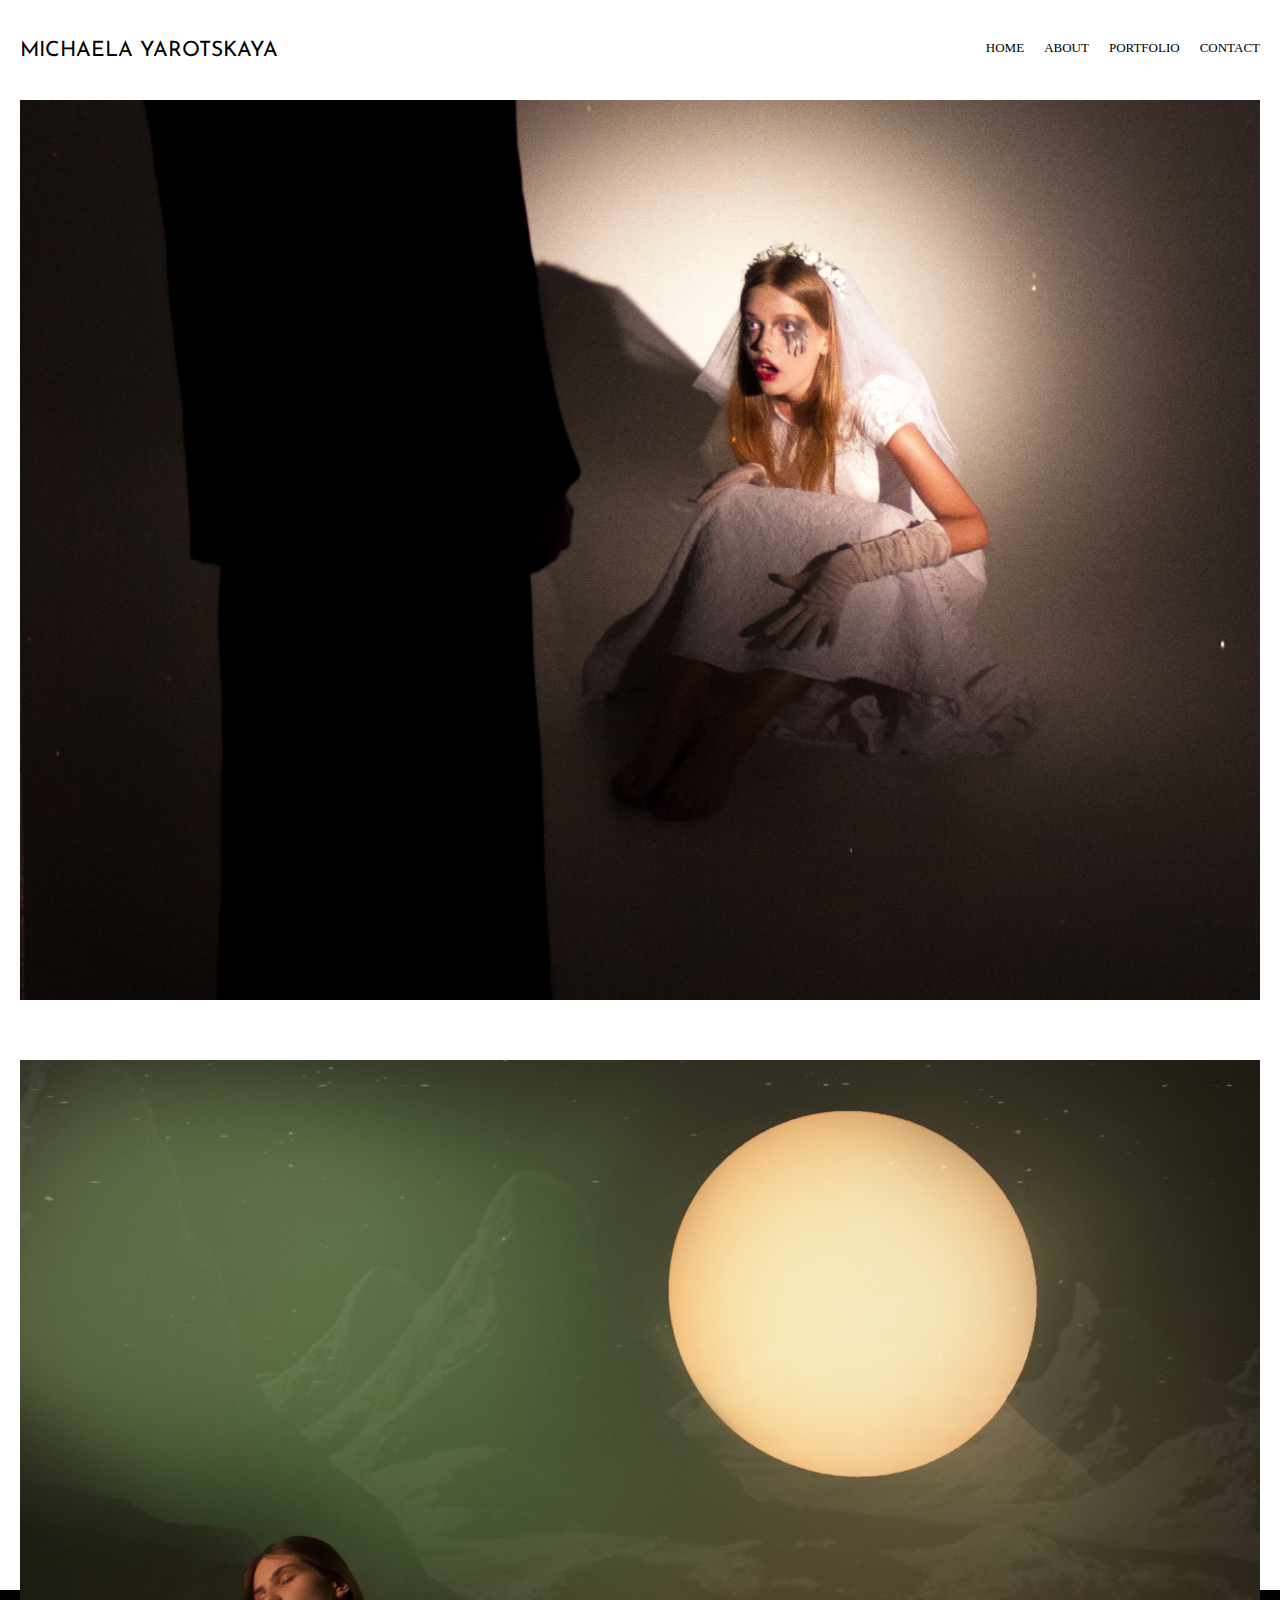
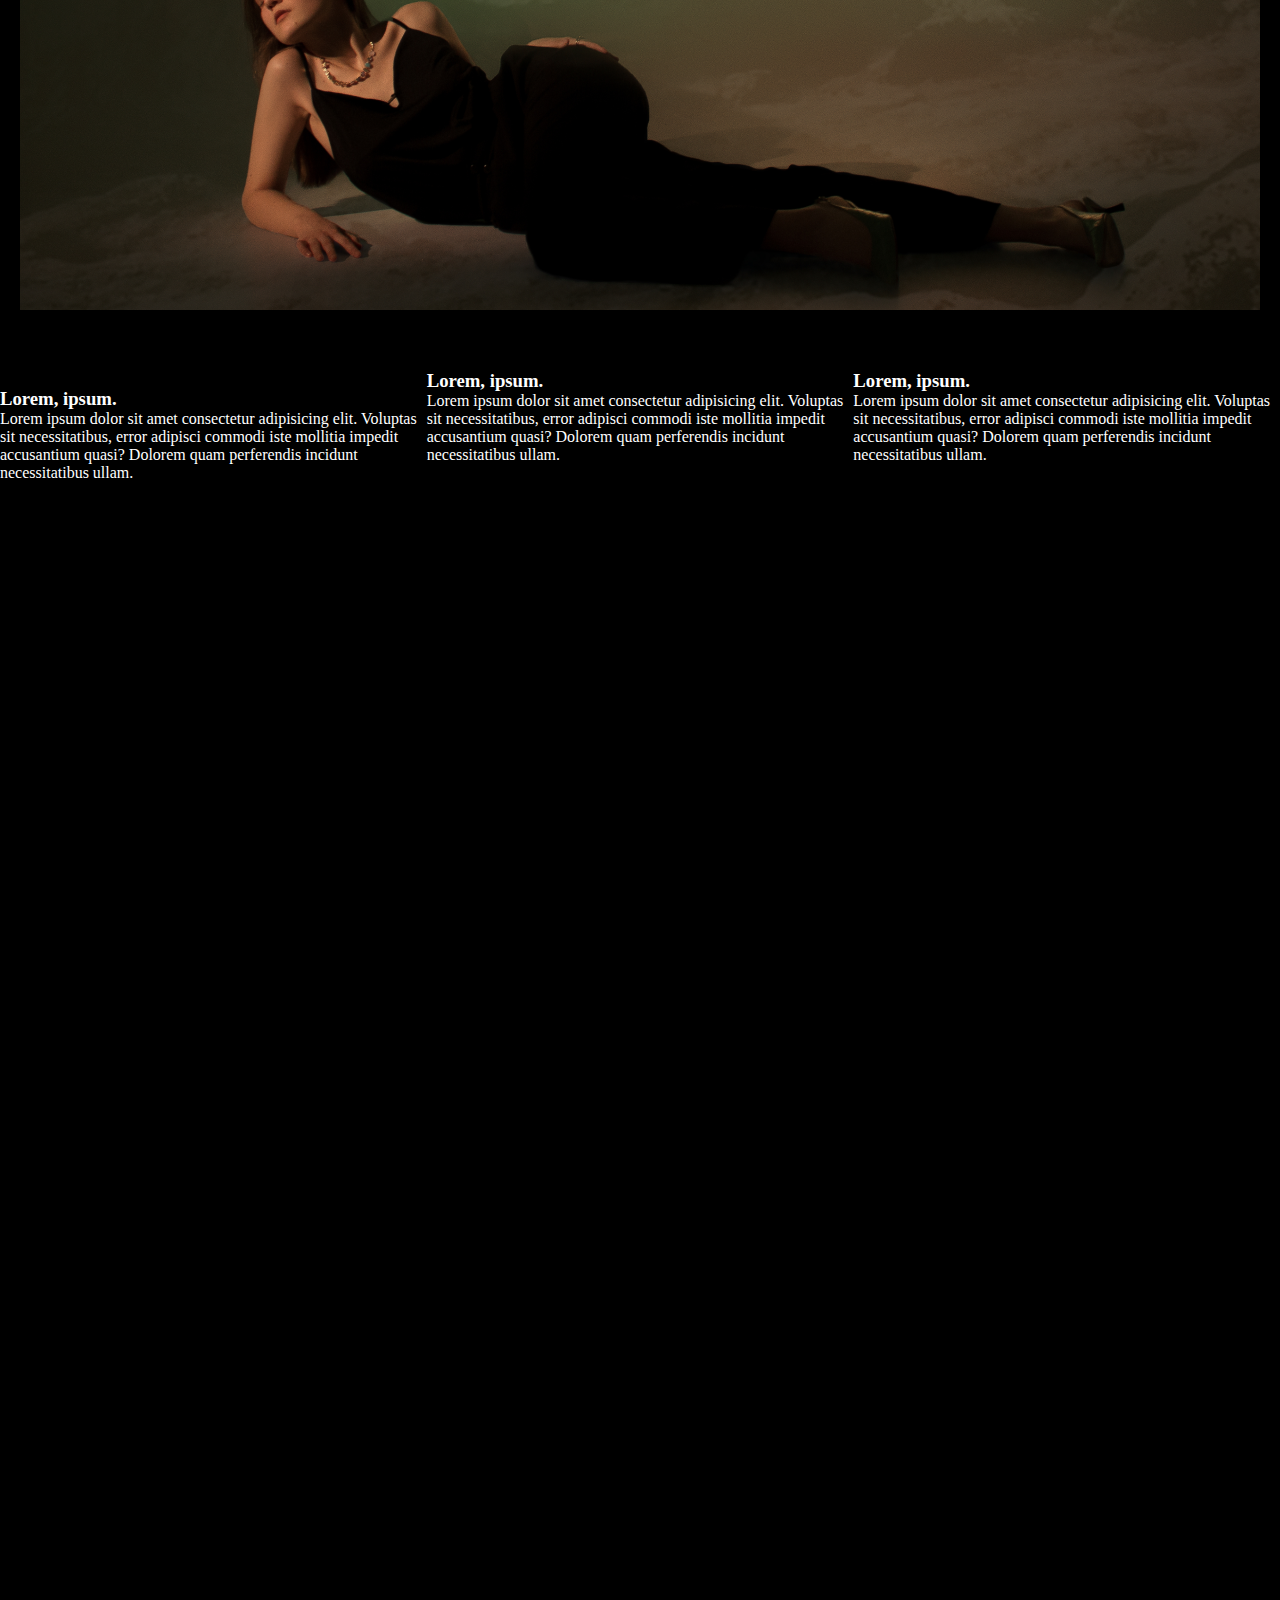
==== index.html @ e35436d2 "first commit" ====
<!DOCTYPE html>
<html lang="en">
<head>
    <meta charset="UTF-8">
    <meta http-equiv="X-UA-Compatible" content="IE=edge">
    <meta name="viewport" content="width=device-width, initial-scale=1.0">
    <link rel="stylesheet" href="style.css">
    <title>Kursach</title>
</head>
<body>
    <header>
        <nav id="nav">
            <ul class="menu">
                <li class="menu__logo">Michaela Yarotskaya</li>
                <li class="menu__item">Home</li>
                <li class="menu__item">About</li>
                <li class="menu__item">Portfolio</li>
                <li class="menu__item">Contact</li>
            </ul>
        </nav>
        <section class="slider">

        </section>
    </header>

    <main>
        <section class="section__first"></section> 
        <section class="section__text">
            <div class="section__text__item">
                <img src="" alt="">
                <h3>Lorem, ipsum.</h3>
                <p>Lorem ipsum dolor sit amet consectetur adipisicing elit. Voluptas sit necessitatibus, error adipisci commodi iste mollitia impedit accusantium quasi? Dolorem quam perferendis incidunt necessitatibus ullam.</p>
            </div>
            <div class="section__text__item">
                <h3>Lorem, ipsum.</h3>
                <p>Lorem ipsum dolor sit amet consectetur adipisicing elit. Voluptas sit necessitatibus, error adipisci commodi iste mollitia impedit accusantium quasi? Dolorem quam perferendis incidunt necessitatibus ullam.</p>
            </div>
            <div class="section__text__item">
                <h3>Lorem, ipsum.</h3>
                <p>Lorem ipsum dolor sit amet consectetur adipisicing elit. Voluptas sit necessitatibus, error adipisci commodi iste mollitia impedit accusantium quasi? Dolorem quam perferendis incidunt necessitatibus ullam.</p>
            </div>
        </section>
    </main>
    
</body>
</html>
---- style.css ----
@import url("https://fonts.googleapis.com/css2?family=Josefin+Sans&display=swap");
* {
  margin: 0;
  padding: 0;
  -webkit-box-sizing: border-box;
          box-sizing: border-box;
  font-family: 'Avenir';
}

body > header,
body > main,
body > footer {
  max-width: 1400px;
  margin: 0 auto;
}

body header {
  max-width: 1240px;
  margin: 0 auto;
}

body header nav#nav {
  height: 100px;
  text-transform: uppercase;
}

body header nav#nav ul.menu {
  list-style-type: none;
  display: -webkit-box;
  display: -ms-flexbox;
  display: flex;
  -webkit-box-orient: horizontal;
  -webkit-box-direction: normal;
      -ms-flex-direction: row;
          flex-direction: row;
  -webkit-box-pack: end;
      -ms-flex-pack: end;
          justify-content: flex-end;
  font-size: 13px;
  font-weight: 400;
  padding: 40px 0;
}

body header nav#nav ul.menu > li:first-child {
  margin-right: auto;
  font-family: 'Josefin Sans', sans-serif;
  font-size: 21px;
  font-weight: 400;
}

body header nav#nav ul.menu > li:not(:first-child) {
  padding-left: 20px;
}

body header nav#nav ul.menu > li:hover:not(:first-child) {
  color: #838383;
}

body header > section.slider {
  height: 900px;
  background: url("IMG_7241.png");
  position: relative;
  background-repeat: no-repeat;
  background-size: cover;
  background-position-y: 60%;
}

body main {
  height: 5300px;
  background: -webkit-gradient(linear, left bottom, left top, color-stop(18%, white), color-stop(18%, black), color-stop(90%, black), color-stop(90%, white));
  background: linear-gradient(0deg, white 18%, black 18%, black 90%, white 90%);
}

body main section.section__first {
  max-width: 1240px;
  margin: 60px auto;
  height: 850px;
  background: url("IMG_17001.png");
  background-repeat: no-repeat;
  background-size: cover;
}

body main section.section__text {
  max-width: 1400px;
  height: 350px;
  display: -webkit-box;
  display: -ms-flexbox;
  display: flex;
  -webkit-box-orient: horizontal;
  -webkit-box-direction: normal;
      -ms-flex-direction: row;
          flex-direction: row;
  -ms-flex-pack: distribute;
      justify-content: space-around;
  color: #fff;
}
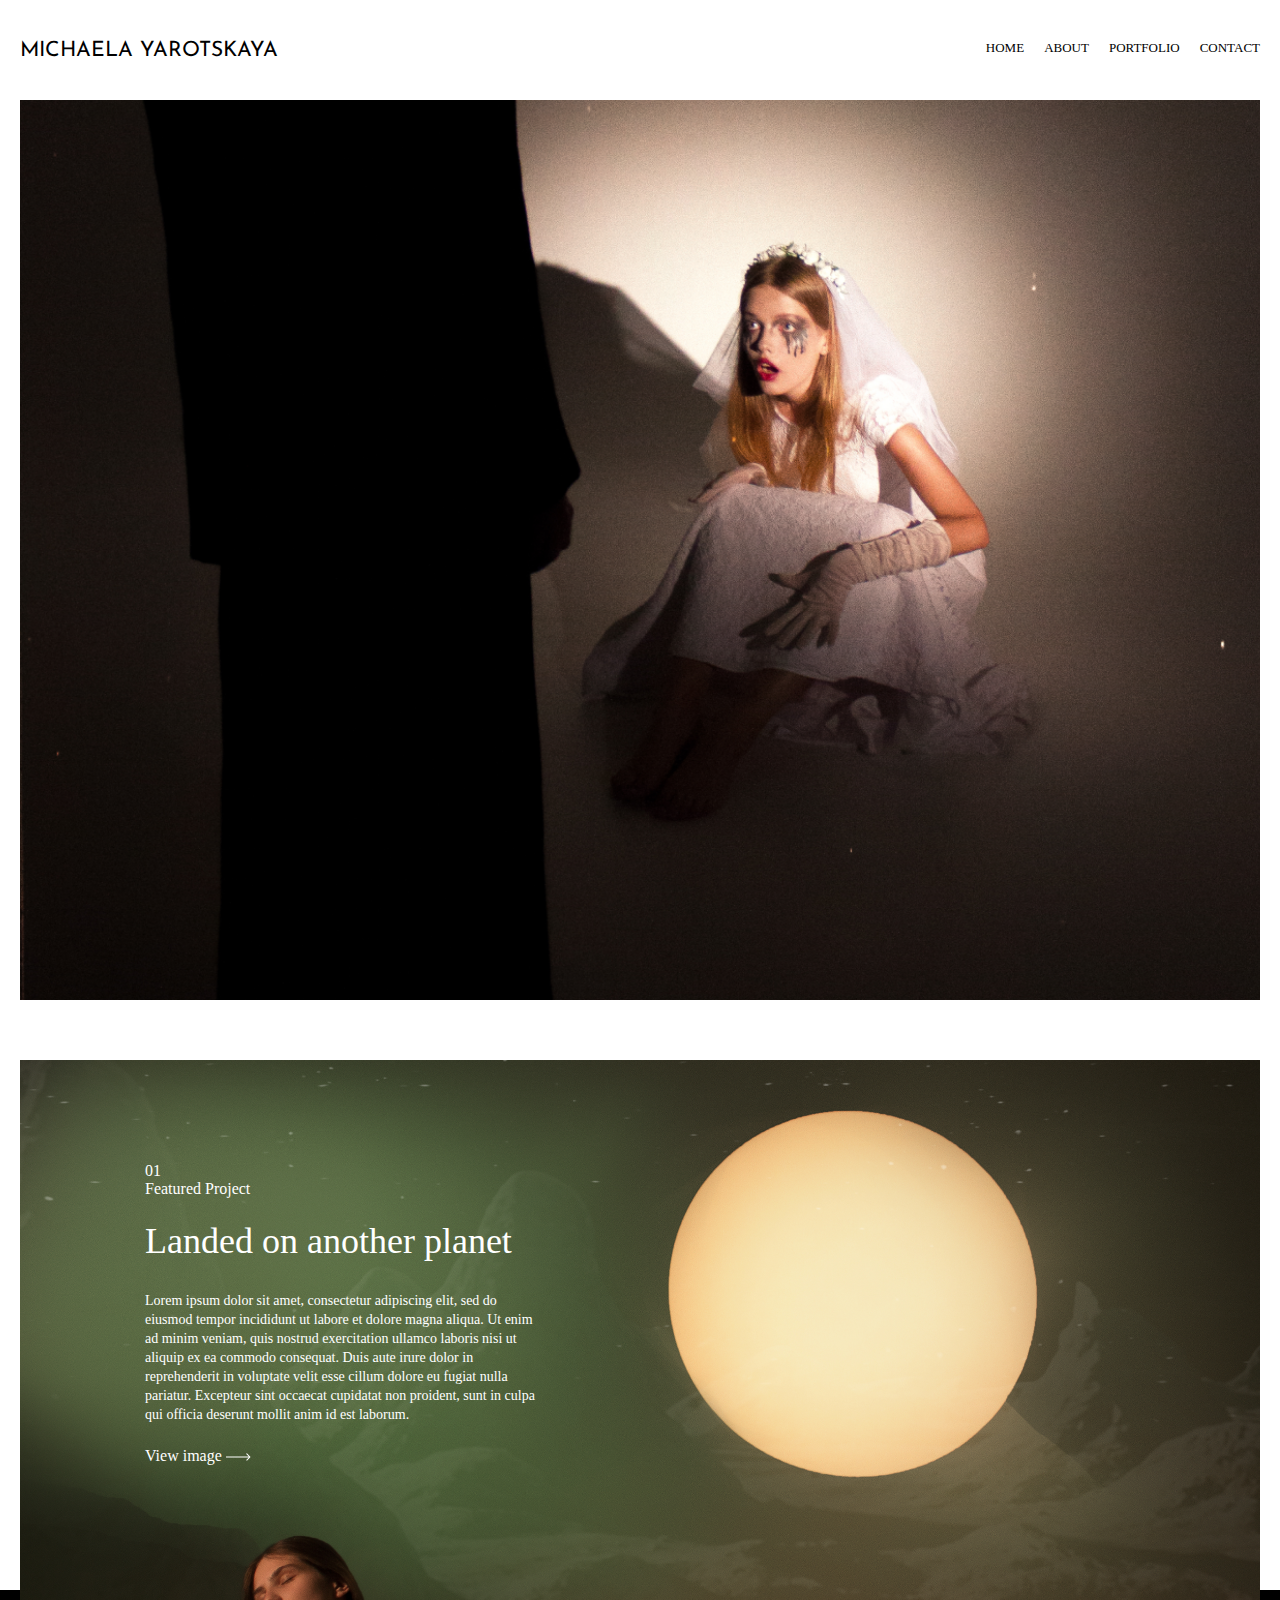
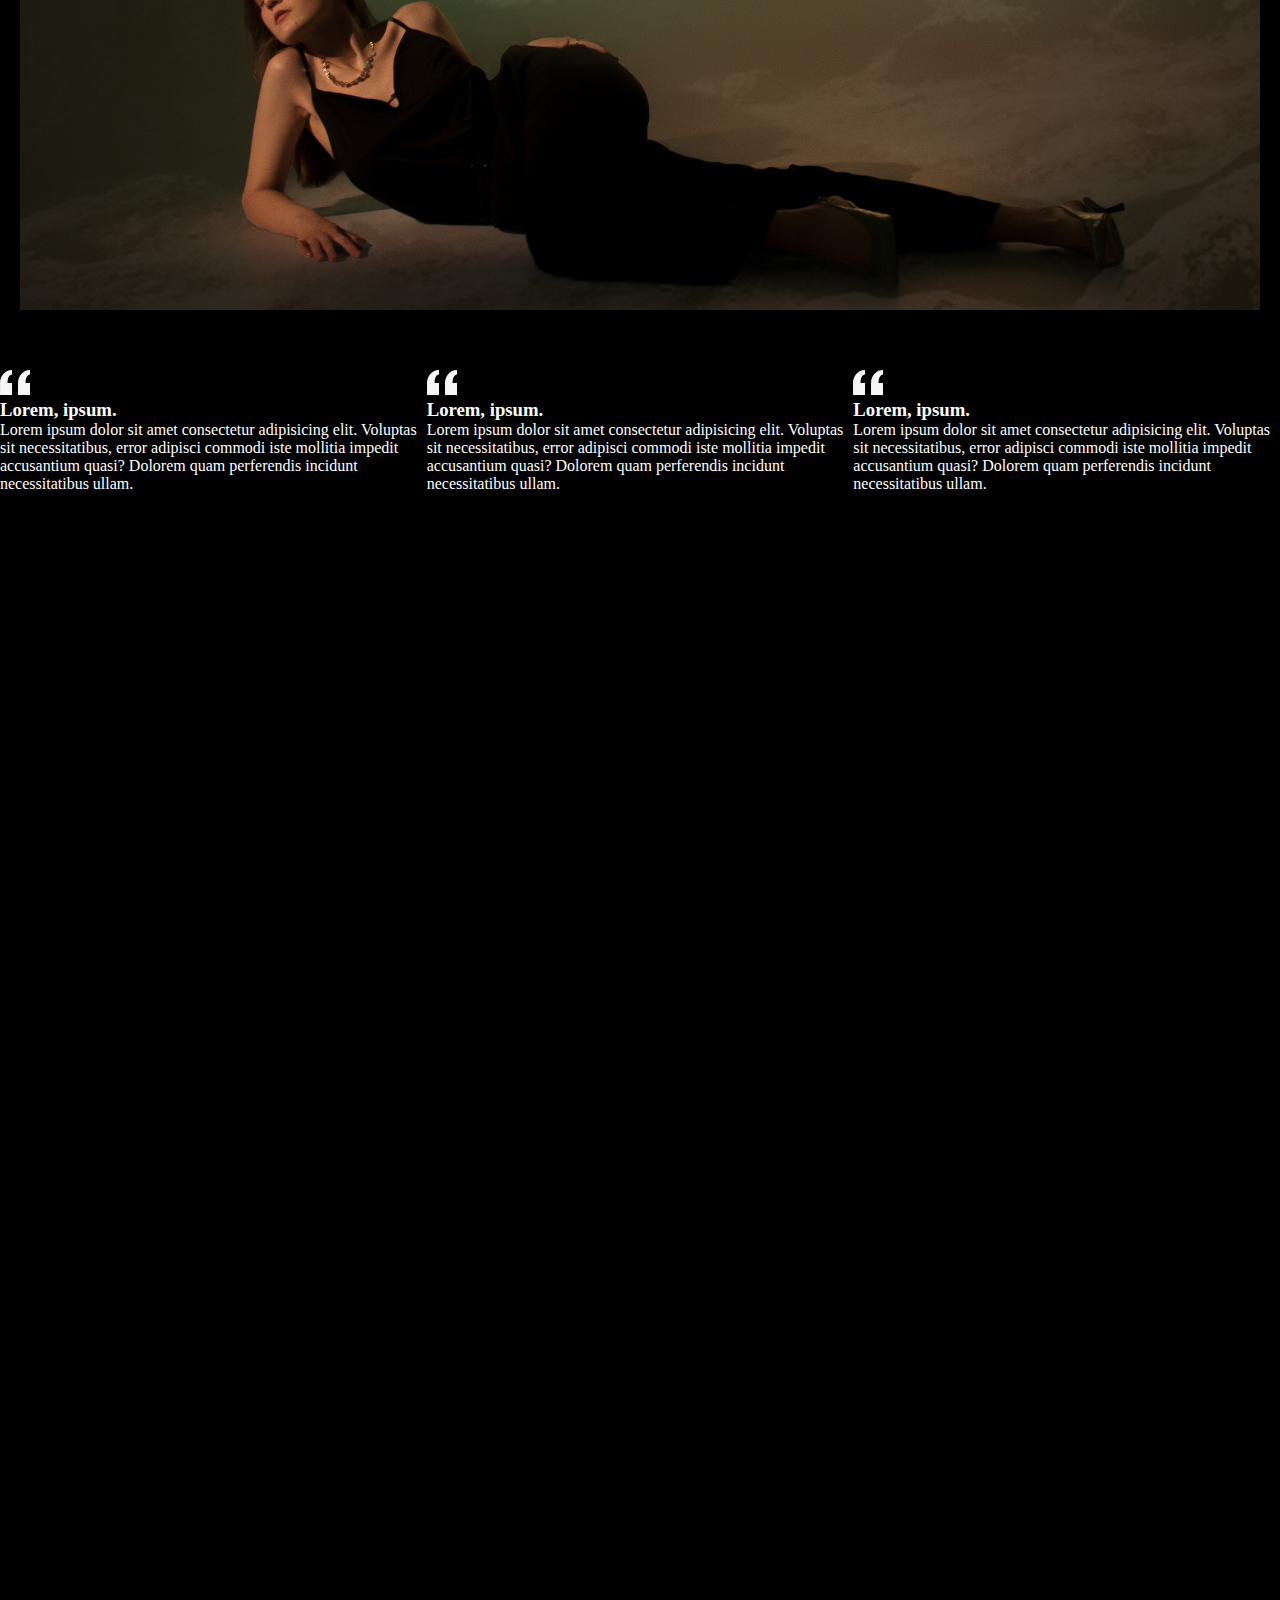
==== commit eaf33b6b: "second section" ====
--- a/index.html
+++ b/index.html
@@ -18,26 +18,42 @@
                 <li class="menu__item">Contact</li>
             </ul>
         </nav>
-        <section class="slider">
-
-        </section>
+        <section class="slider"></section>
     </header>
 
     <main>
-        <section class="section__first"></section> 
+        <section class="section__first">
+            <article class="section__article">
+                <div>
+                    01
+                </div>
+                <div>
+                    Featured Project
+                </div>
+                <h4>
+                    Landed on another planet
+                </h4>
+                <div class="section__article__pararaph">
+                    Lorem ipsum dolor sit amet, consectetur adipiscing elit, sed do eiusmod tempor incididunt ut labore et dolore magna aliqua. Ut enim ad minim veniam, quis nostrud exercitation ullamco laboris nisi ut aliquip ex ea commodo consequat. Duis aute irure dolor in reprehenderit in voluptate velit esse cillum dolore eu fugiat nulla pariatur. Excepteur sint occaecat cupidatat non proident, sunt in culpa qui officia deserunt mollit anim id est laborum.
+                </div>
+                <div class="arrow">View image <img src="Arrow.svg" alt="arrow"></div>
+            </article>
+        </section> 
         <section class="section__text">
             <div class="section__text__item">
-                <img src="" alt="">
-                <h3>Lorem, ipsum.</h3>
-                <p>Lorem ipsum dolor sit amet consectetur adipisicing elit. Voluptas sit necessitatibus, error adipisci commodi iste mollitia impedit accusantium quasi? Dolorem quam perferendis incidunt necessitatibus ullam.</p>
+                <img class="section__text__item" src="quote.svg" alt="quote">
+                <h3 class="section__text__header">Lorem, ipsum.</h3>
+                <p class="section__text__paragraph">Lorem ipsum dolor sit amet consectetur adipisicing elit. Voluptas sit necessitatibus, error adipisci commodi iste mollitia impedit accusantium quasi? Dolorem quam perferendis incidunt necessitatibus ullam.</p>
             </div>
             <div class="section__text__item">
-                <h3>Lorem, ipsum.</h3>
-                <p>Lorem ipsum dolor sit amet consectetur adipisicing elit. Voluptas sit necessitatibus, error adipisci commodi iste mollitia impedit accusantium quasi? Dolorem quam perferendis incidunt necessitatibus ullam.</p>
+                <img class="section__text__item" src="quote.svg" alt="quote">
+                <h3 class="section__text__header">Lorem, ipsum.</h3>
+                <p class="section__text__paragraph">Lorem ipsum dolor sit amet consectetur adipisicing elit. Voluptas sit necessitatibus, error adipisci commodi iste mollitia impedit accusantium quasi? Dolorem quam perferendis incidunt necessitatibus ullam.</p>
             </div>
             <div class="section__text__item">
-                <h3>Lorem, ipsum.</h3>
-                <p>Lorem ipsum dolor sit amet consectetur adipisicing elit. Voluptas sit necessitatibus, error adipisci commodi iste mollitia impedit accusantium quasi? Dolorem quam perferendis incidunt necessitatibus ullam.</p>
+                <img class="section__text__item" src="quote.svg" alt="quote">
+                <h3 class="section__text__header">Lorem, ipsum.</h3>
+                <p class="section__text__paragraph">Lorem ipsum dolor sit amet consectetur adipisicing elit. Voluptas sit necessitatibus, error adipisci commodi iste mollitia impedit accusantium quasi? Dolorem quam perferendis incidunt necessitatibus ullam.</p>
             </div>
         </section>
     </main>
--- a/style.css
+++ b/style.css
@@ -66,6 +66,7 @@
 }
 
 body main {
+  max-width: 100%;
   height: 5300px;
   background: -webkit-gradient(linear, left bottom, left top, color-stop(18%, white), color-stop(18%, black), color-stop(90%, black), color-stop(90%, white));
   background: linear-gradient(0deg, white 18%, black 18%, black 90%, white 90%);
@@ -78,6 +79,42 @@
   background: url("IMG_17001.png");
   background-repeat: no-repeat;
   background-size: cover;
+  padding: 79px 715px 500px 125px;
+}
+
+body main section.section__first:hover {
+  -webkit-transform: scale(1.009);
+          transform: scale(1.009);
+  -webkit-box-shadow: 0 0px 30px 2px rgba(0, 0, 0, 0.2);
+          box-shadow: 0 0px 30px 2px rgba(0, 0, 0, 0.2);
+  -webkit-transition: 0.3s ease-in-out;
+  transition: 0.3s ease-in-out;
+}
+
+body main section.section__first article.section__article {
+  color: #fff;
+}
+
+body main section.section__first article.section__article h4 {
+  font-size: 36px;
+  font-weight: 400;
+  line-height: 46px;
+  width: 430px;
+  height: 50px;
+  margin-top: 20px;
+}
+
+body main section.section__first article.section__article > div {
+  font-size: 16px;
+}
+
+body main section.section__first article.section__article > div:not(:nth-child(2)) {
+  margin-top: 23px;
+}
+
+body main section.section__first article.section__article > div.section__article__pararaph {
+  font-size: 14px;
+  line-height: 19px;
 }
 
 body main section.section__text {
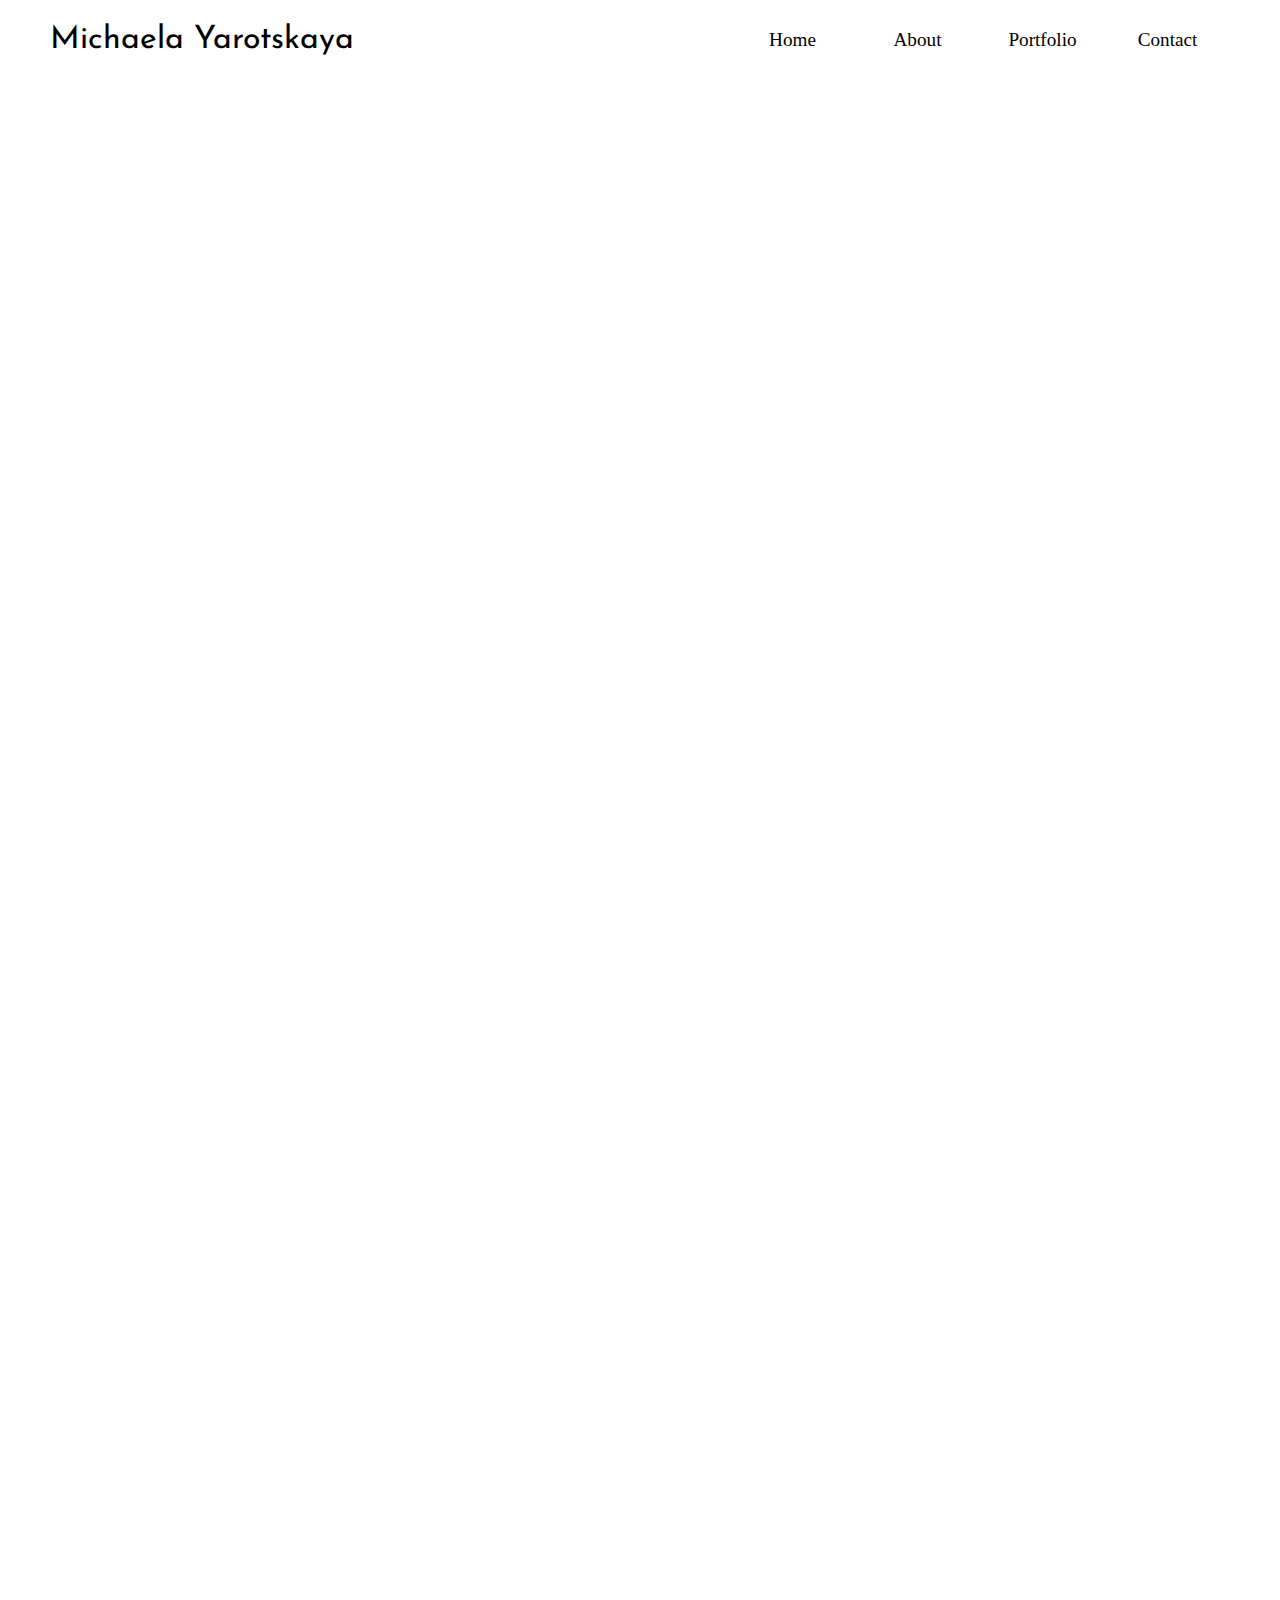
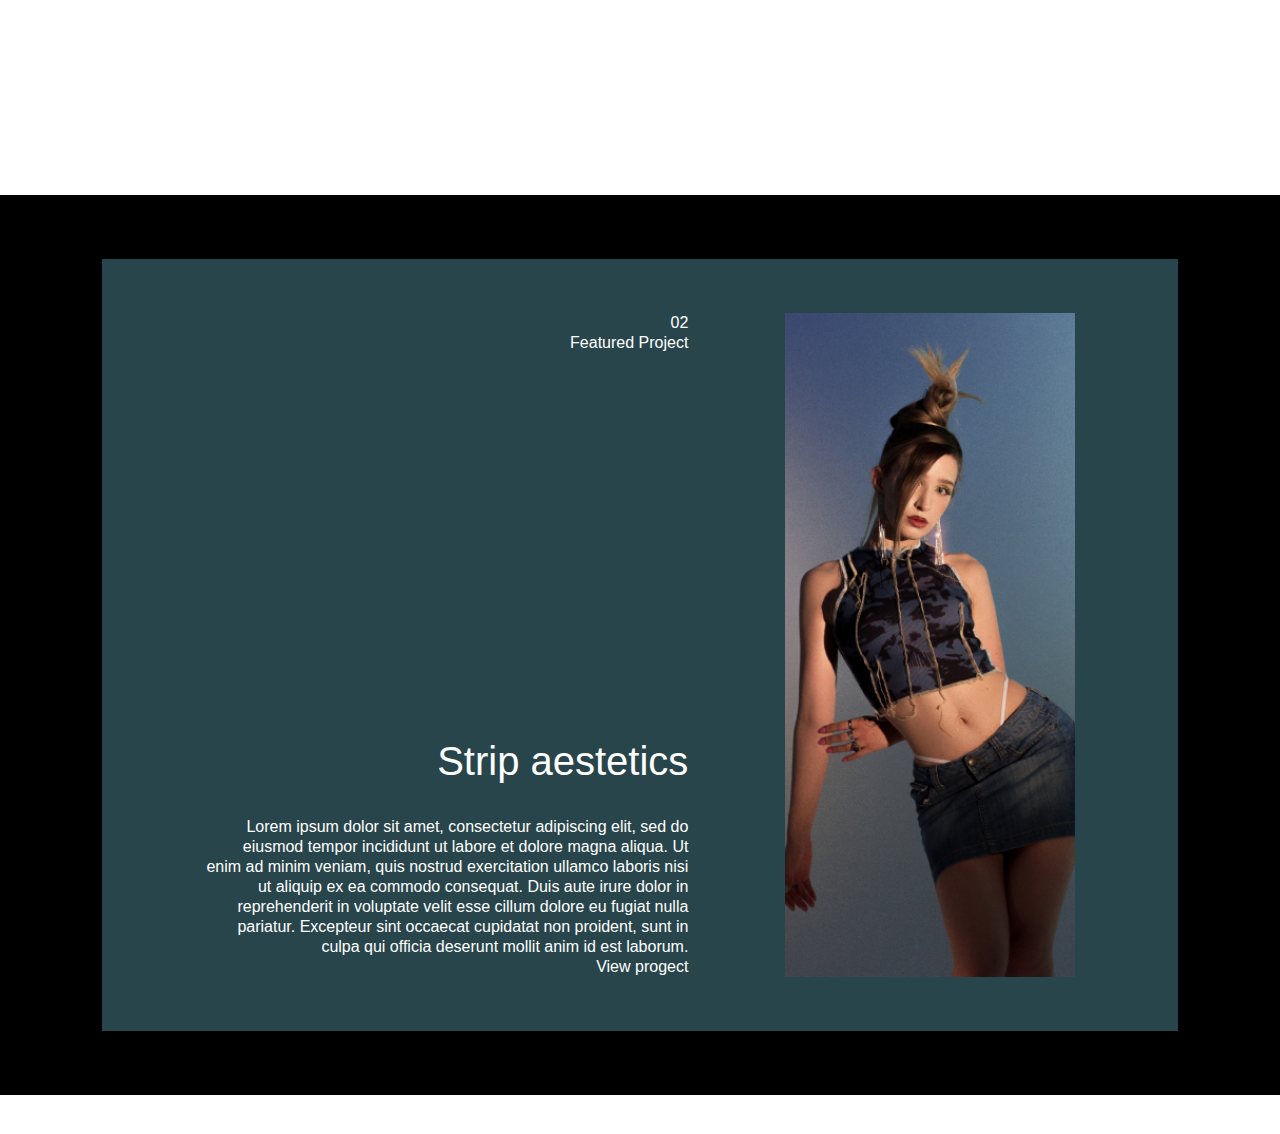
==== commit 17ac4828: "second section" ====
--- a/index.html
+++ b/index.html
@@ -5,58 +5,125 @@
     <meta http-equiv="X-UA-Compatible" content="IE=edge">
     <meta name="viewport" content="width=device-width, initial-scale=1.0">
     <link rel="stylesheet" href="style.css">
-    <title>Kursach</title>
+    <link rel="shortcut icon" href="logo.png" type="image/x-icon">
+    <link rel="preconnect" href="https://fonts.googleapis.com">
+    <link rel="preconnect" href="https://fonts.gstatic.com" crossorigin>
+    <link href="https://fonts.googleapis.com/css2?family=Josefin+Sans&display=swap" rel="stylesheet">
+    <link rel="preconnect" href="https://fonts.googleapis.com">
+    <script src="https://kit.fontawesome.com/ba50963cfa.js" crossorigin="anonymous"></script>
+    <title>Course</title>
 </head>
 <body>
     <header>
-        <nav id="nav">
-            <ul class="menu">
-                <li class="menu__logo">Michaela Yarotskaya</li>
-                <li class="menu__item">Home</li>
-                <li class="menu__item">About</li>
-                <li class="menu__item">Portfolio</li>
-                <li class="menu__item">Contact</li>
-            </ul>
+        <nav class="navbar">
+            <div class="navbar__container">
+                <a href="#home" id="navbar__logo">Michaela Yarotskaya</a>
+                <div class="navbar__toggle" id="mobile-menu">
+                    <span class="bar"></span>
+                    <span class="bar"></span>
+                    <span class="bar"></span>
+                </div>
+                <ul class="navbar__menu">
+                    <li class="navbar__item">
+                        <a href="#" class="navbar__links" id="home-page">Home</a>
+                    </li>
+                    <li class="navbar__item">
+                        <a href="/about/index.html" class="navbar__links" id="about-page">About</a>
+                    </li>
+                    <li class="navbar__item">
+                        <a href="#" class="navbar__links" id="portfolio-page">Portfolio</a>
+                    </li>
+                    <li class="navbar__item">
+                        <a href="#" class="navbar__links" id="contact-page">Contact</a>
+                    </li>
+                </ul>
+            </div>
         </nav>
-        <section class="slider"></section>
+
+        <div class="slider">
+                <div class="slides">
+                    <input type="radio" name="radio-btn" id="radio1">
+                    <input type="radio" name="radio-btn" id="radio2">
+                    <input type="radio" name="radio-btn" id="radio3">
+                    <input type="radio" name="radio-btn" id="radio4">
+
+                    <div class="slide first">
+                        <img src="images/1.jpg" alt="">
+                    </div>
+                    <div class="slide">
+                        <img src="images/2.jpg" alt="">
+                    </div>
+                    <div class="slide">
+                        <img src="images/3.jpg" alt="">
+                    </div>
+                    <div class="slide">
+                        <img src="images/4.jpg" alt="">
+                    </div> -->
+
+                    <!-- automatic navigation start -->
+                    <div class="navigation-auto">
+                        <div class="auto-btn1"></div>
+                        <div class="auto-btn2"></div>
+                        <div class="auto-btn3"></div>
+                        <div class="auto-btn4"></div>
+                    </div>
+                </div>
+                <!-- manual navigation start -->
+                <div class="navigation-manual">
+                    <label for="radio1" class="manual-btn"></label>
+                    <label for="radio2" class="manual-btn"></label>
+                    <label for="radio3" class="manual-btn"></label>
+                    <label for="radio4" class="manual-btn"></label>
+                </div>
+            </div>
     </header>
 
     <main>
-        <section class="section__first">
-            <article class="section__article">
-                <div>
-                    01
-                </div>
-                <div>
-                    Featured Project
-                </div>
-                <h4>
+        <section class="first" id="first">
+            <div class="first__content">
+                <span>01</span>
+                <span>Featured Project</span>
+                <h3>
                     Landed on another planet
-                </h4>
-                <div class="section__article__pararaph">
-                    Lorem ipsum dolor sit amet, consectetur adipiscing elit, sed do eiusmod tempor incididunt ut labore et dolore magna aliqua. Ut enim ad minim veniam, quis nostrud exercitation ullamco laboris nisi ut aliquip ex ea commodo consequat. Duis aute irure dolor in reprehenderit in voluptate velit esse cillum dolore eu fugiat nulla pariatur. Excepteur sint occaecat cupidatat non proident, sunt in culpa qui officia deserunt mollit anim id est laborum.
-                </div>
-                <div class="arrow">View image <img src="Arrow.svg" alt="arrow"></div>
-            </article>
-        </section> 
-        <section class="section__text">
-            <div class="section__text__item">
-                <img class="section__text__item" src="quote.svg" alt="quote">
-                <h3 class="section__text__header">Lorem, ipsum.</h3>
-                <p class="section__text__paragraph">Lorem ipsum dolor sit amet consectetur adipisicing elit. Voluptas sit necessitatibus, error adipisci commodi iste mollitia impedit accusantium quasi? Dolorem quam perferendis incidunt necessitatibus ullam.</p>
-            </div>
-            <div class="section__text__item">
-                <img class="section__text__item" src="quote.svg" alt="quote">
-                <h3 class="section__text__header">Lorem, ipsum.</h3>
-                <p class="section__text__paragraph">Lorem ipsum dolor sit amet consectetur adipisicing elit. Voluptas sit necessitatibus, error adipisci commodi iste mollitia impedit accusantium quasi? Dolorem quam perferendis incidunt necessitatibus ullam.</p>
-            </div>
-            <div class="section__text__item">
-                <img class="section__text__item" src="quote.svg" alt="quote">
-                <h3 class="section__text__header">Lorem, ipsum.</h3>
-                <p class="section__text__paragraph">Lorem ipsum dolor sit amet consectetur adipisicing elit. Voluptas sit necessitatibus, error adipisci commodi iste mollitia impedit accusantium quasi? Dolorem quam perferendis incidunt necessitatibus ullam.</p>
+                </h3>
+                <span>Lorem ipsum dolor sit amet, consectetur adipiscing elit, sed do eiusmod tempor incididunt ut labore et dolore magna aliqua. Ut enim ad minim veniam, quis nostrud exercitation ullamco laboris nisi ut aliquip ex ea commodo consequat. Duis aute irure dolor in reprehenderit in voluptate velit esse cillum dolore eu fugiat nulla pariatur. Excepteur sint occaecat cupidatat non proident, sunt in culpa qui officia deserunt mollit anim id est laborum.</span>
+                <span>View progect</span>
             </div>
         </section>
+
+        <section class="second" id="second">
+            <div class="text__content">
+                <div class="item"></div>
+                <div class="item"></div>
+                <div class="item"></div>
+            </div>
+        </section>
+
+        <section class="third" id="third">
+            <div class="third__content">
+                <div class="text">
+                    <div class="text__top">
+                        <span>02</span>
+                    <span>Featured Project</span>
+                    </div>
+
+                    <div class="text__bototom">
+                        <h3>Strip aestetics</h3>
+                        <span>Lorem ipsum dolor sit amet, consectetur adipiscing elit, sed do eiusmod tempor incididunt ut labore et dolore magna aliqua. Ut enim ad minim veniam, quis nostrud exercitation ullamco laboris nisi ut aliquip ex ea commodo consequat. Duis aute irure dolor in reprehenderit in voluptate velit esse cillum dolore eu fugiat nulla pariatur. Excepteur sint occaecat cupidatat non proident, sunt in culpa qui officia deserunt mollit anim id est laborum.</span>
+                        <span>View progect</span>  
+                    </div>
+                    
+                </div>
+                <div class="img">
+                    <!-- <img src="images/mainpage/2.jpg" alt=""> -->
+                </div>
+            </div>
+        </section>
+
+        
     </main>
-    
+     
+
+    <script src="script.js"></script>
 </body>
 </html>--- a/style.css
+++ b/style.css
@@ -1,125 +1,290 @@
-@import url("https://fonts.googleapis.com/css2?family=Josefin+Sans&display=swap");
 * {
+  -webkit-box-sizing: border-box;
+          box-sizing: border-box;
   margin: 0;
   padding: 0;
-  -webkit-box-sizing: border-box;
-          box-sizing: border-box;
   font-family: 'Avenir';
-}
-
-body > header,
-body > main,
-body > footer {
-  max-width: 1400px;
-  margin: 0 auto;
-}
-
-body header {
-  max-width: 1240px;
-  margin: 0 auto;
-}
-
-body header nav#nav {
-  height: 100px;
-  text-transform: uppercase;
-}
-
-body header nav#nav ul.menu {
-  list-style-type: none;
-  display: -webkit-box;
-  display: -ms-flexbox;
-  display: flex;
-  -webkit-box-orient: horizontal;
+  scroll-behavior: smooth;
+}
+
+@media only screen and (max-width: 980px) {
+  .slider {
+    display: none;
+  }
+  html {
+    font-size: 15px;
+  }
+  html .third#third .third__content {
+    width: 100%;
+    height: 100%;
+    display: -webkit-box;
+    display: -ms-flexbox;
+    display: flex;
+    -webkit-box-orient: vertical;
+    -webkit-box-direction: normal;
+        -ms-flex-direction: column;
+            flex-direction: column;
+    -ms-flex-pack: distribute;
+        justify-content: space-around;
+    -webkit-box-align: center;
+        -ms-flex-align: center;
+            align-items: center;
+    -ms-flex-wrap: no-wrap;
+        flex-wrap: no-wrap;
+    background-color: #28454B;
+  }
+  html .third#third .third__content .text {
+    width: 100%;
+    height: 100%;
+    display: -webkit-box;
+    display: -ms-flexbox;
+    display: flex;
+    -webkit-box-orient: vertical;
+    -webkit-box-direction: normal;
+        -ms-flex-direction: column;
+            flex-direction: column;
+    -webkit-box-pack: justify;
+        -ms-flex-pack: justify;
+            justify-content: space-between;
+  }
+  html .third#third .third__content .img {
+    background: url("/images/mainpage/2.jpg");
+    width: 100%;
+    height: 100%;
+    background-position: center;
+    background-size: contain;
+    background-repeat: no-repeat;
+  }
+  .navbar__container {
+    display: -webkit-box;
+    display: -ms-flexbox;
+    display: flex;
+    -webkit-box-pack: justify;
+        -ms-flex-pack: justify;
+            justify-content: space-between;
+    height: 80px;
+    z-index: 1;
+    width: 100%;
+    max-width: 1300px;
+    padding: 0;
+  }
+  .navbar__menu {
+    display: -webkit-box;
+    display: -ms-flexbox;
+    display: flex;
+    -webkit-box-orient: vertical;
+    -webkit-box-direction: normal;
+        -ms-flex-direction: column;
+            flex-direction: column;
+    -webkit-box-pack: center;
+        -ms-flex-pack: center;
+            justify-content: center;
+    -webkit-box-align: center;
+        -ms-flex-align: center;
+            align-items: center;
+    margin: 0;
+    width: 100%;
+    position: absolute;
+    top: -1000px;
+    opacity: 1;
+    -webkit-transition: all 0.5s ease;
+    transition: all 0.5s ease;
+    z-index: -1;
+    background-color: white;
+    font-family: 'Avenir';
+  }
+  .navbar__menu.active {
+    background: white;
+    top: 100%;
+    opacity: 1;
+    -webkit-transition: all 0.5s;
+    transition: all 0.5s;
+    z-index: 99;
+    height: 50vh;
+    font-size: 1.6rem;
+  }
+  .navbar__toggle .bar {
+    width: 25px;
+    height: 3px;
+    margin: 5px auto;
+    -webkit-transition: all 0.3s ease-in-out;
+    transition: all 0.3s ease-in-out;
+    background-color: black;
+  }
+  .navbar__item {
+    width: 100%;
+    text-align: center;
+  }
+  .navbar__links {
+    text-align: center;
+    padding: 2rem;
+    width: 100%;
+    display: table;
+    margin: 0 auto;
+  }
+  #mobile-menu {
+    position: absolute;
+    top: 20%;
+    right: 5%;
+    -webkit-transform: translate(5%, 20%);
+            transform: translate(5%, 20%);
+  }
+  .navbar__toggle .bar {
+    display: block;
+    cursor: pointer;
+  }
+  #mobile-menu.is-active .bar:nth-child(2) {
+    opacity: 0;
+  }
+  #mobile-menu.is-active .bar:nth-child(1) {
+    -webkit-transform: translateY(8px) rotate(45deg);
+            transform: translateY(8px) rotate(45deg);
+  }
+  #mobile-menu.is-active .bar:nth-child(3) {
+    -webkit-transform: translateY(-8px) rotate(-45deg);
+            transform: translateY(-8px) rotate(-45deg);
+  }
+}
+
+@media only screen and (max-width: 770px) {
+  html {
+    font-size: 15px;
+  }
+  html .third#third .third__content {
+    width: 100%;
+    height: 100%;
+    display: -webkit-box;
+    display: -ms-flexbox;
+    display: flex;
+    -webkit-box-orient: vertical;
+    -webkit-box-direction: normal;
+        -ms-flex-direction: column;
+            flex-direction: column;
+    -ms-flex-pack: distribute;
+        justify-content: space-around;
+    -webkit-box-align: center;
+        -ms-flex-align: center;
+            align-items: center;
+    -ms-flex-wrap: no-wrap;
+        flex-wrap: no-wrap;
+    background-color: #28454B;
+  }
+  html .third#third .third__content .text {
+    width: 100%;
+    height: 100%;
+    display: -webkit-box;
+    display: -ms-flexbox;
+    display: flex;
+    -webkit-box-orient: vertical;
+    -webkit-box-direction: normal;
+        -ms-flex-direction: column;
+            flex-direction: column;
+    -webkit-box-pack: justify;
+        -ms-flex-pack: justify;
+            justify-content: space-between;
+  }
+  html .third#third .third__content .img {
+    background: url("/images/mainpage/2.jpg");
+    width: 50%;
+    height: 100%;
+    background-position: center;
+    background-size: contain;
+    background-repeat: no-repeat;
+  }
+}
+
+html {
+  width: 100%;
+}
+
+html header {
+  width: 100%;
+  overflow-x: hidden;
+}
+
+html body {
+  margin: 0;
+  padding: 0;
+  height: 120vh;
+}
+
+html body main {
+  display: -webkit-box;
+  display: -ms-flexbox;
+  display: flex;
+  -webkit-box-orient: vertical;
   -webkit-box-direction: normal;
-      -ms-flex-direction: row;
-          flex-direction: row;
-  -webkit-box-pack: end;
-      -ms-flex-pack: end;
-          justify-content: flex-end;
-  font-size: 13px;
+      -ms-flex-direction: column;
+          flex-direction: column;
+  -webkit-box-pack: center;
+      -ms-flex-pack: center;
+          justify-content: center;
+  -webkit-box-align: center;
+      -ms-flex-align: center;
+          align-items: center;
+}
+
+html body main .first {
+  width: 100%;
+  height: 100vh;
+  background-color: #fff;
+  padding: 5vw 8vw;
+  margin: 3vw 0;
+}
+
+html body main .first .first__content {
+  padding: 10vw;
+  background: url("images/5.jpg");
+  width: 100%;
+  height: 100%;
+  background-position: bottom;
+  background-size: cover;
+  display: -webkit-box;
+  display: -ms-flexbox;
+  display: flex;
+  -webkit-box-orient: vertical;
+  -webkit-box-direction: normal;
+      -ms-flex-direction: column;
+          flex-direction: column;
+}
+
+html body main .first .first__content span {
+  display: block;
+  text-align: left;
+  color: #fff;
+  font-size: 16px;
   font-weight: 400;
-  padding: 40px 0;
-}
-
-body header nav#nav ul.menu > li:first-child {
-  margin-right: auto;
-  font-family: 'Josefin Sans', sans-serif;
-  font-size: 21px;
+  font-family: 'Avenir', sans-serif;
+  text-transform: none;
+  line-height: 20px;
+  font-style: normal;
+  width: 100%;
+}
+
+html body main .first .first__content h3 {
+  text-align: left;
+  color: #fff;
+  font-size: 40px;
   font-weight: 400;
-}
-
-body header nav#nav ul.menu > li:not(:first-child) {
-  padding-left: 20px;
-}
-
-body header nav#nav ul.menu > li:hover:not(:first-child) {
-  color: #838383;
-}
-
-body header > section.slider {
-  height: 900px;
-  background: url("IMG_7241.png");
-  position: relative;
-  background-repeat: no-repeat;
-  background-size: cover;
-  background-position-y: 60%;
-}
-
-body main {
-  max-width: 100%;
-  height: 5300px;
-  background: -webkit-gradient(linear, left bottom, left top, color-stop(18%, white), color-stop(18%, black), color-stop(90%, black), color-stop(90%, white));
-  background: linear-gradient(0deg, white 18%, black 18%, black 90%, white 90%);
-}
-
-body main section.section__first {
-  max-width: 1240px;
-  margin: 60px auto;
-  height: 850px;
-  background: url("IMG_17001.png");
-  background-repeat: no-repeat;
-  background-size: cover;
-  padding: 79px 715px 500px 125px;
-}
-
-body main section.section__first:hover {
-  -webkit-transform: scale(1.009);
-          transform: scale(1.009);
-  -webkit-box-shadow: 0 0px 30px 2px rgba(0, 0, 0, 0.2);
-          box-shadow: 0 0px 30px 2px rgba(0, 0, 0, 0.2);
-  -webkit-transition: 0.3s ease-in-out;
-  transition: 0.3s ease-in-out;
-}
-
-body main section.section__first article.section__article {
-  color: #fff;
-}
-
-body main section.section__first article.section__article h4 {
-  font-size: 36px;
-  font-weight: 400;
-  line-height: 46px;
-  width: 430px;
-  height: 50px;
-  margin-top: 20px;
-}
-
-body main section.section__first article.section__article > div {
-  font-size: 16px;
-}
-
-body main section.section__first article.section__article > div:not(:nth-child(2)) {
-  margin-top: 23px;
-}
-
-body main section.section__first article.section__article > div.section__article__pararaph {
-  font-size: 14px;
-  line-height: 19px;
-}
-
-body main section.section__text {
-  max-width: 1400px;
-  height: 350px;
+  font-family: 'Avenir', sans-serif;
+  text-transform: none;
+  line-height: 47px;
+  font-style: normal;
+  margin: 1rem 0 2rem;
+}
+
+html body main .third {
+  width: 100%;
+  height: 100vh;
+  background-color: #000;
+  padding: 5vw 8vw;
+  margin: 3vw 0;
+}
+
+html body main .third .third__content {
+  padding: 5%;
+  width: 100%;
+  height: 100%;
   display: -webkit-box;
   display: -ms-flexbox;
   display: flex;
@@ -129,5 +294,262 @@
           flex-direction: row;
   -ms-flex-pack: distribute;
       justify-content: space-around;
+  -webkit-box-align: center;
+      -ms-flex-align: center;
+          align-items: center;
+  background-color: #28454B;
+}
+
+html body main .third .third__content .text {
+  width: 50%;
+  height: 100%;
+  display: -webkit-box;
+  display: -ms-flexbox;
+  display: flex;
+  -webkit-box-orient: vertical;
+  -webkit-box-direction: normal;
+      -ms-flex-direction: column;
+          flex-direction: column;
+  -webkit-box-pack: justify;
+      -ms-flex-pack: justify;
+          justify-content: space-between;
+}
+
+html body main .third .third__content span {
+  display: block;
+  text-align: right;
   color: #fff;
-}
+  font-size: 16px;
+  font-weight: 400;
+  font-family: 'Avenir', sans-serif;
+  text-transform: none;
+  line-height: 20px;
+  font-style: normal;
+  width: 100%;
+}
+
+html body main .third .third__content h3 {
+  text-align: right;
+  color: #fff;
+  font-size: 40px;
+  font-weight: 400;
+  font-family: 'Avenir', sans-serif;
+  text-transform: none;
+  line-height: 47px;
+  font-style: normal;
+  margin: 1rem 0 2rem;
+}
+
+html body main .third .third__content .img {
+  background: url("/images/mainpage/2.jpg");
+  width: 30%;
+  height: 100%;
+  background-position: center;
+  background-size: cover;
+  background-repeat: no-repeat;
+}
+
+.navbar {
+  background-color: rgba(255, 255, 255, 0.514);
+  height: 80px;
+  display: -webkit-box;
+  display: -ms-flexbox;
+  display: flex;
+  -webkit-box-pack: center;
+      -ms-flex-pack: center;
+          justify-content: center;
+  -webkit-box-align: center;
+      -ms-flex-align: center;
+          align-items: center;
+  font-size: 1.2rem;
+  color: #000;
+  position: -webkit-sticky;
+  position: sticky;
+  top: 0;
+  z-index: 999;
+}
+
+.navbar__container {
+  display: -webkit-box;
+  display: -ms-flexbox;
+  display: flex;
+  -webkit-box-pack: justify;
+      -ms-flex-pack: justify;
+          justify-content: space-between;
+  height: 80px;
+  z-index: 1;
+  width: 100%;
+  max-width: 1300px;
+  margin: 0 auto;
+  padding: 0 50px;
+}
+
+.navbar__container > #navbar__logo {
+  background-size: 100%;
+  display: -webkit-box;
+  display: -ms-flexbox;
+  display: flex;
+  -webkit-box-align: center;
+      -ms-flex-align: center;
+          align-items: center;
+  text-decoration: none;
+  font-size: 2rem;
+  cursor: pointer;
+  color: #000;
+  font-family: 'Josefin Sans';
+}
+
+.navbar__container > .navbar__menu {
+  display: -webkit-box;
+  display: -ms-flexbox;
+  display: flex;
+  -webkit-box-align: center;
+      -ms-flex-align: center;
+          align-items: center;
+  list-style: none;
+  color: #000;
+}
+
+.navbar__container > .navbar__menu > li.navbar__item {
+  height: 80px;
+  color: #000;
+}
+
+.navbar__container > .navbar__menu > li.navbar__item > .navbar__links {
+  color: #000;
+  display: -webkit-box;
+  display: -ms-flexbox;
+  display: flex;
+  -webkit-box-align: center;
+      -ms-flex-align: center;
+          align-items: center;
+  -webkit-box-pack: center;
+      -ms-flex-pack: center;
+          justify-content: center;
+  width: 125px;
+  text-decoration: none;
+  height: 100%;
+  -webkit-transition: all 0.4s ease;
+  transition: all 0.4s ease;
+}
+
+.navbar__container > .navbar__menu > li.navbar__item > .navbar__links:hover {
+  color: #838383;
+  -webkit-transition: all 0.3s ease;
+  transition: all 0.3s ease;
+}
+
+.slider {
+  margin: 0 auto;
+  width: 1000px;
+  height: 700px;
+  border-radius: 10px;
+  overflow: hidden;
+}
+
+.slides {
+  width: 500%;
+  height: 500px;
+  display: -webkit-box;
+  display: -ms-flexbox;
+  display: flex;
+}
+
+.slides input {
+  display: none;
+}
+
+.slide {
+  width: 20%;
+  -webkit-transition: 2s;
+  transition: 2s;
+}
+
+.slide img {
+  background-size: contain;
+}
+
+.navigation-manual {
+  position: absolute;
+  width: 1000px;
+  margin-top: 100px;
+  display: -webkit-box;
+  display: -ms-flexbox;
+  display: flex;
+  -webkit-box-pack: center;
+      -ms-flex-pack: center;
+          justify-content: center;
+}
+
+.manual-btn {
+  border: 1px solid #fff;
+  padding: 5px;
+  border-radius: 10px;
+  cursor: pointer;
+  -webkit-transition: 1s;
+  transition: 1s;
+}
+
+.manual-btn:not(:last-child) {
+  margin-right: 40px;
+}
+
+.manual-btn:hover {
+  background: #fff;
+}
+
+#radio1:checked ~ .first {
+  margin-left: 0;
+}
+
+#radio2:checked ~ .first {
+  margin-left: -20%;
+}
+
+#radio3:checked ~ .first {
+  margin-left: -40%;
+}
+
+#radio4:checked ~ .first {
+  margin-left: -60%;
+}
+
+.navigation-auto {
+  position: absolute;
+  display: -webkit-box;
+  display: -ms-flexbox;
+  display: flex;
+  width: 1000px;
+  -webkit-box-pack: center;
+      -ms-flex-pack: center;
+          justify-content: center;
+  margin-top: 600px;
+}
+
+.navigation-auto div {
+  border: 1px solid #fff;
+  padding: 5px;
+  border-radius: 10px;
+  -webkit-transition: 1s;
+  transition: 1s;
+}
+
+.navigation-auto div:not(:last-child) {
+  margin-right: 40px;
+}
+
+#radio1:checked ~ .navigation-auto .auto-btn1 {
+  background: #fff;
+}
+
+#radio2:checked ~ .navigation-auto .auto-btn2 {
+  background: #fff;
+}
+
+#radio3:checked ~ .navigation-auto .auto-btn3 {
+  background: #fff;
+}
+
+#radio4:checked ~ .navigation-auto .auto-btn4 {
+  background: #fff;
+}
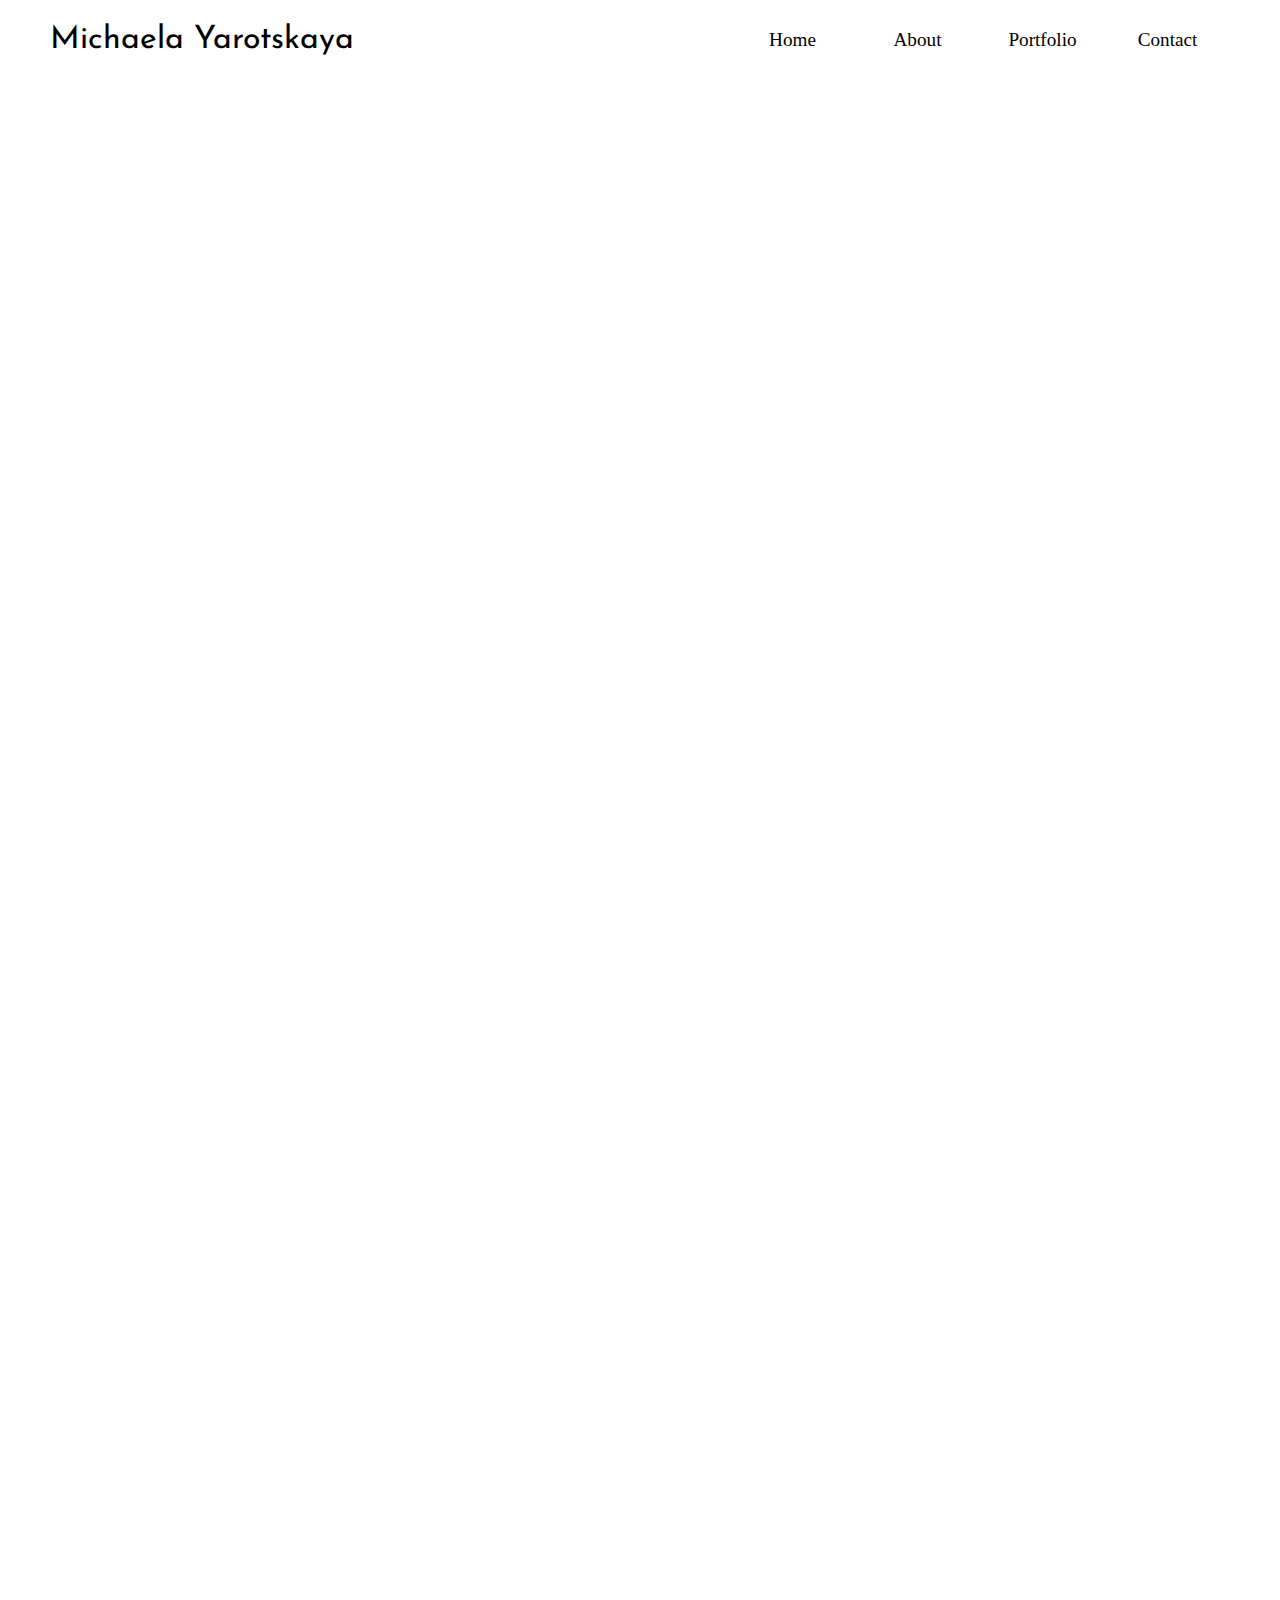
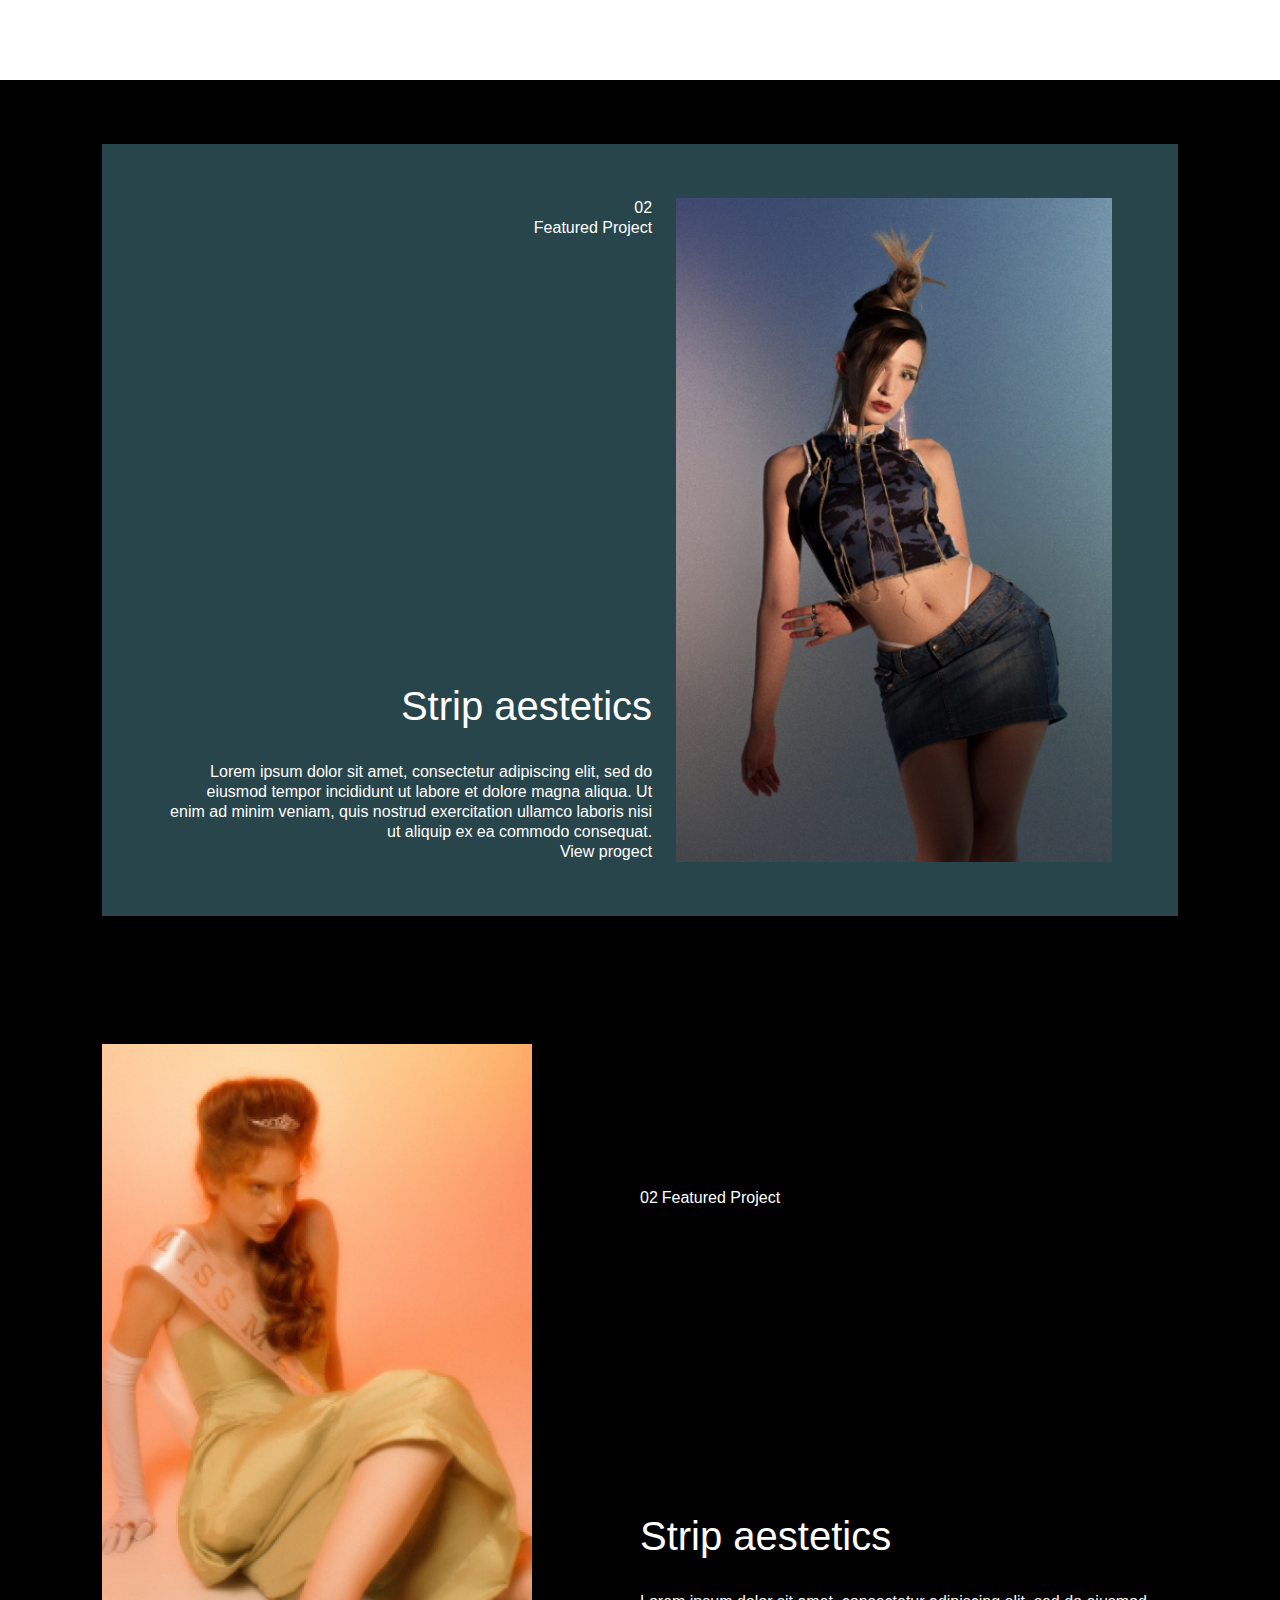
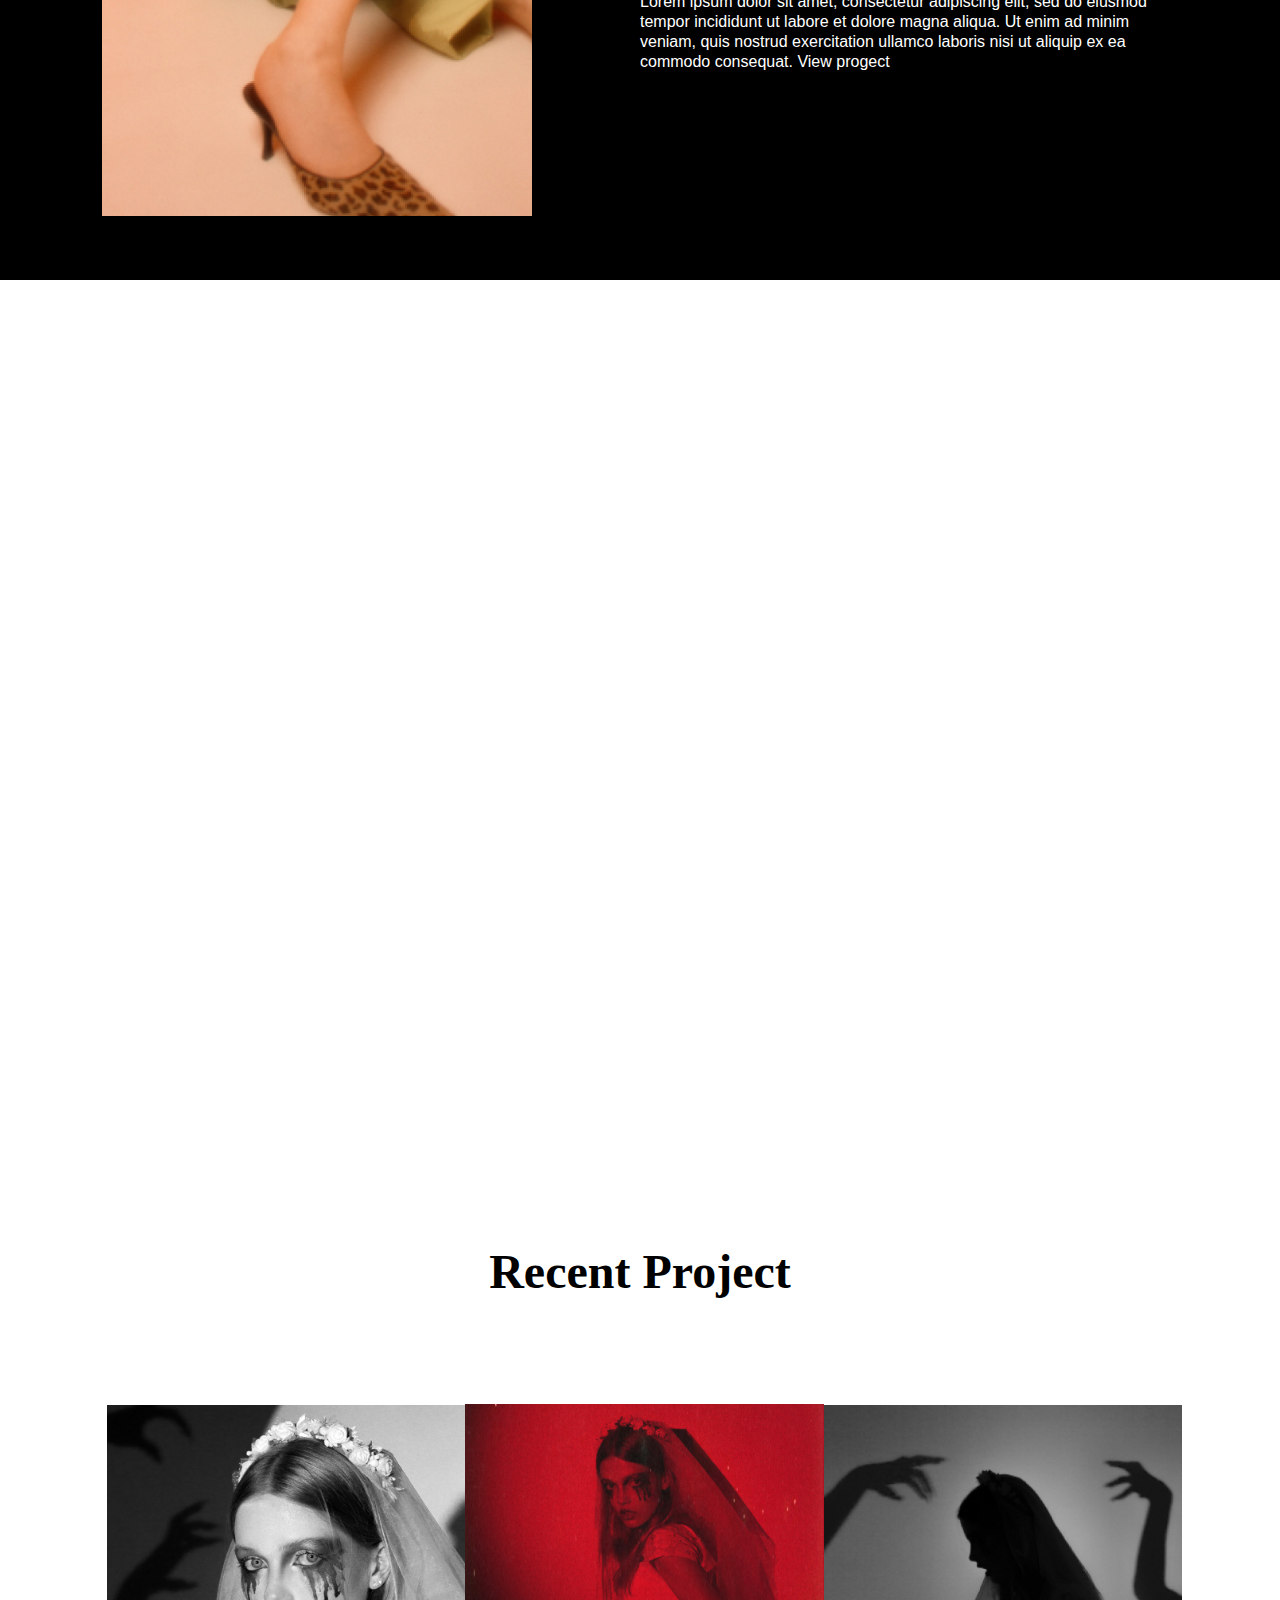
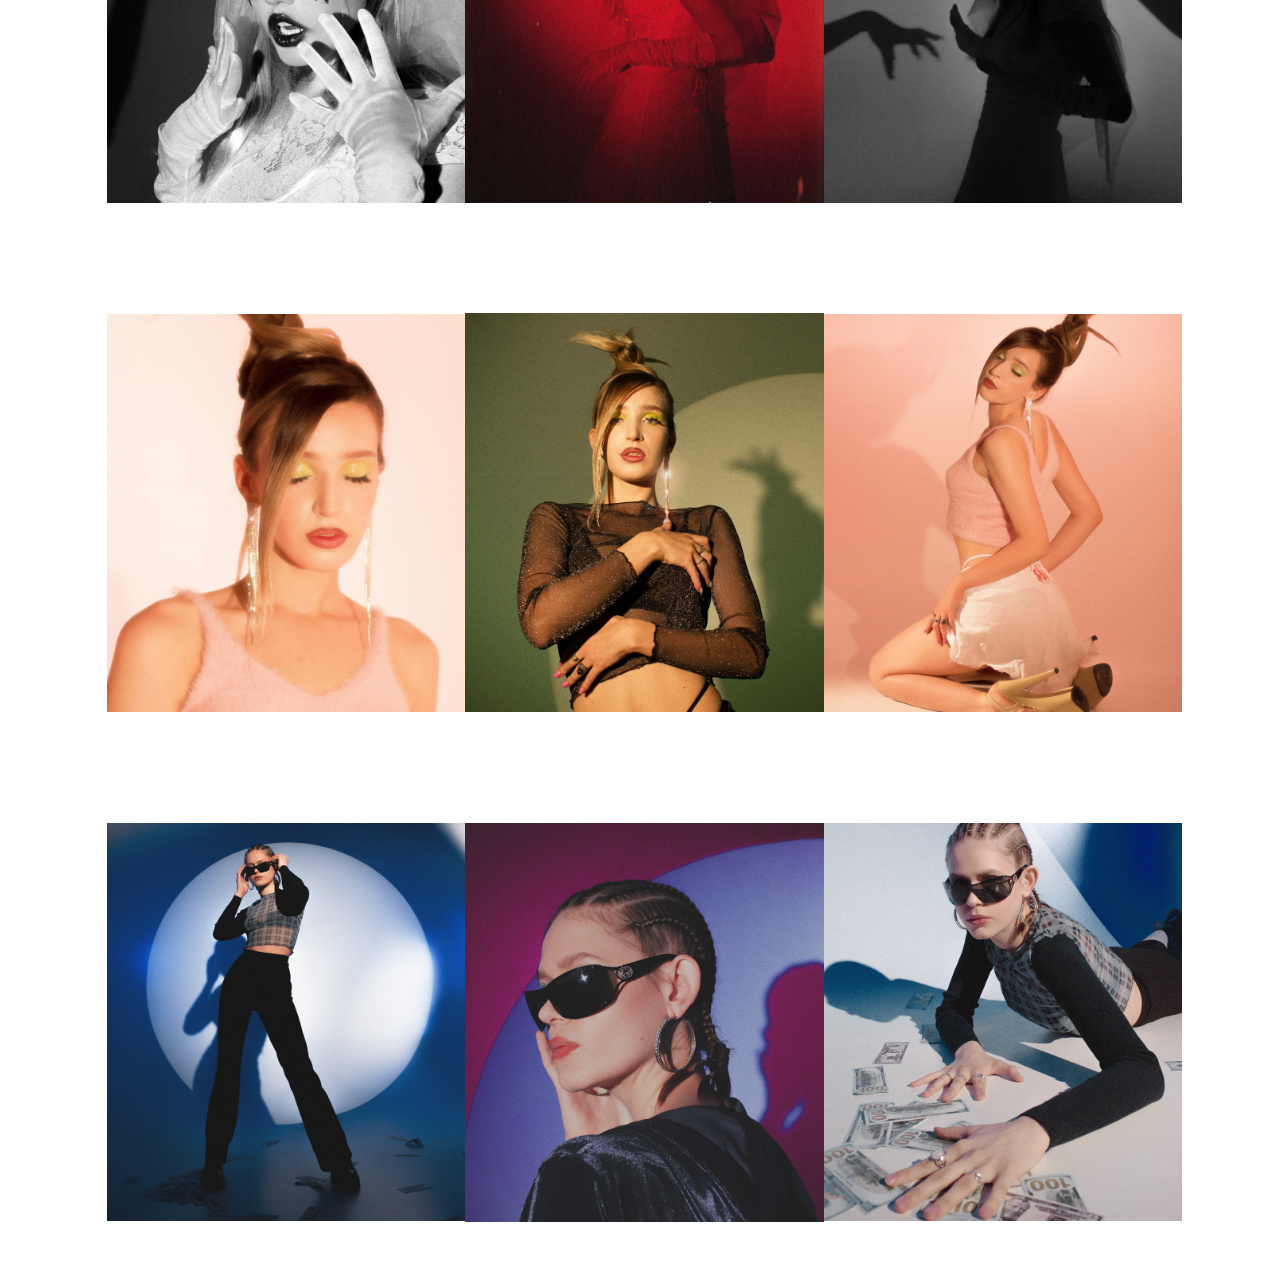
==== commit b3f25706: "one of the final version mainpage" ====
--- a/index.html
+++ b/index.html
@@ -15,6 +15,7 @@
 </head>
 <body>
     <header>
+        <div id="header__block" ></div>
         <nav class="navbar">
             <div class="navbar__container">
                 <a href="#home" id="navbar__logo">Michaela Yarotskaya</a>
@@ -28,7 +29,7 @@
                         <a href="#" class="navbar__links" id="home-page">Home</a>
                     </li>
                     <li class="navbar__item">
-                        <a href="/about/index.html" class="navbar__links" id="about-page">About</a>
+                        <a href="about/index.html" class="navbar__links" id="about-page">About</a>
                     </li>
                     <li class="navbar__item">
                         <a href="#" class="navbar__links" id="portfolio-page">Portfolio</a>
@@ -87,7 +88,7 @@
                     Landed on another planet
                 </h3>
                 <span>Lorem ipsum dolor sit amet, consectetur adipiscing elit, sed do eiusmod tempor incididunt ut labore et dolore magna aliqua. Ut enim ad minim veniam, quis nostrud exercitation ullamco laboris nisi ut aliquip ex ea commodo consequat. Duis aute irure dolor in reprehenderit in voluptate velit esse cillum dolore eu fugiat nulla pariatur. Excepteur sint occaecat cupidatat non proident, sunt in culpa qui officia deserunt mollit anim id est laborum.</span>
-                <span>View progect</span>
+                <span class="arrow">View progect <img src="arrow.png" alt="" width="24px"/></span> 
             </div>
         </section>
 
@@ -104,18 +105,103 @@
                 <div class="text">
                     <div class="text__top">
                         <span>02</span>
-                    <span>Featured Project</span>
+                        <span>Featured Project</span>
                     </div>
 
                     <div class="text__bototom">
                         <h3>Strip aestetics</h3>
-                        <span>Lorem ipsum dolor sit amet, consectetur adipiscing elit, sed do eiusmod tempor incididunt ut labore et dolore magna aliqua. Ut enim ad minim veniam, quis nostrud exercitation ullamco laboris nisi ut aliquip ex ea commodo consequat. Duis aute irure dolor in reprehenderit in voluptate velit esse cillum dolore eu fugiat nulla pariatur. Excepteur sint occaecat cupidatat non proident, sunt in culpa qui officia deserunt mollit anim id est laborum.</span>
+                        <span>Lorem ipsum dolor sit amet, consectetur adipiscing elit, sed do eiusmod tempor incididunt ut labore et dolore magna aliqua. Ut enim ad minim veniam, quis nostrud exercitation ullamco laboris nisi ut aliquip ex ea commodo consequat. </span>
                         <span>View progect</span>  
                     </div>
                     
                 </div>
-                <div class="img">
-                    <!-- <img src="images/mainpage/2.jpg" alt=""> -->
+                <div class="img"></div>
+            </div>
+        </section>
+
+        <section class="fourth" id="fourth">
+            <div class="fourth__content">
+                <div class="fourth__img"></div>
+                <div class="text">
+                    <div class="text__top">
+                        <span>02</span>
+                        <span>Featured Project</span>
+                    </div>
+                    <div class="text__bottom">
+                        <h3>Strip aestetics</h3>
+                        <span>Lorem ipsum dolor sit amet, consectetur adipiscing elit, sed do eiusmod tempor incididunt ut labore et dolore magna aliqua. Ut enim ad minim veniam, quis nostrud exercitation ullamco laboris nisi ut aliquip ex ea commodo consequat. </span>
+                        <span>View progect</span>  
+                    </div>
+                </div>
+            </div>
+        </section>
+
+        <section class="fifth" id="fifth">
+            <div class="fifth__content">
+                <span>04</span>
+                <span>Featured Project</span>
+                <h3>
+                    Lost in my moonlight
+                </h3>
+                <span>Lorem ipsum dolor sit amet, consectetur adipiscing elit, sed do eiusmod tempor incididunt ut labore et dolore magna aliqua. Ut enim ad minim veniam, quis nostrud exercitation ullamco laboris nisi ut aliquip ex ea commodo consequat. Duis aute irure dolor in reprehenderit in voluptate velit esse cillum dolore eu fugiat nulla pariatur. Excepteur sint occaecat cupidatat non proident, sunt in culpa qui officia deserunt mollit anim id est laborum.</span>
+                <span class="arrow">View progect <img src="arrow.png" alt="" width="24px"/></span>
+            </div>
+        </section>
+
+        <section class="sixth" id="sixth">
+            <div class="sixth__content">
+                <h2>Recent Project</h2>
+                <div class="parent">
+                    <div class="child">
+                        <div class="img1">
+                            <h5 class="child">
+                                Recent projects
+                            </h5>
+                            <span class="child">
+                                Lorem ipsum dolor sit amet
+                            </span>
+                        </div>
+                        <div class="img2"></div>
+                        <div class="img3">
+                            <h5 class="child">
+                                Recent projects
+                            </h5>
+                            <span class="child">
+                                Lorem ipsum dolor sit amet
+                            </span>
+                        </div>
+                    </div>
+                    <div class="child">
+                        <div class="img4"></div>
+                        <div class="img5">
+                            <h5 class="child">
+                                Recent projects
+                            </h5>
+                            <span class="child">
+                                Lorem ipsum dolor sit amet
+                            </span>
+                        </div>
+                        <div class="img6"></div>
+                    </div>
+                    <div class="child">
+                        <div class="img7">
+                            <h5 class="child">
+                                Recent projects
+                            </h5>
+                            <span class="child">
+                                Lorem ipsum dolor sit amet
+                            </span>
+                        </div>
+                        <div class="img8"></div>
+                        <div class="img9">
+                            <h5 class="child">
+                                Recent projects
+                            </h5>
+                            <span class="child">
+                                Lorem ipsum dolor sit amet
+                            </span>
+                        </div>
+                    </div>
                 </div>
             </div>
         </section>
--- a/style.css
+++ b/style.css
@@ -5,6 +5,112 @@
   padding: 0;
   font-family: 'Avenir';
   scroll-behavior: smooth;
+}
+
+header div#header__block {
+  background-color: #fff;
+  height: 80px;
+  width: 100%;
+}
+
+header .navbar {
+  width: 100%;
+  background-color: white;
+  height: 80px;
+  display: -webkit-box;
+  display: -ms-flexbox;
+  display: flex;
+  -webkit-box-pack: center;
+      -ms-flex-pack: center;
+          justify-content: center;
+  -webkit-box-align: center;
+      -ms-flex-align: center;
+          align-items: center;
+  font-size: 1.2rem;
+  color: #000;
+  position: fixed;
+  top: 0;
+  z-index: 999;
+}
+
+header .navbar__container {
+  display: -webkit-box;
+  display: -ms-flexbox;
+  display: flex;
+  -webkit-box-pack: justify;
+      -ms-flex-pack: justify;
+          justify-content: space-between;
+  height: 80px;
+  z-index: 91;
+  width: 100%;
+  max-width: 1300px;
+  margin: 0 auto;
+  padding: 0 50px;
+}
+
+header .navbar__container > #navbar__logo {
+  background-size: 100%;
+  display: -webkit-box;
+  display: -ms-flexbox;
+  display: flex;
+  -webkit-box-align: center;
+      -ms-flex-align: center;
+          align-items: center;
+  text-decoration: none;
+  font-size: 2rem;
+  cursor: pointer;
+  color: #000;
+  font-family: 'Josefin Sans';
+}
+
+header .navbar__container > .navbar__menu {
+  display: -webkit-box;
+  display: -ms-flexbox;
+  display: flex;
+  -webkit-box-align: center;
+      -ms-flex-align: center;
+          align-items: center;
+  list-style: none;
+  color: #000;
+}
+
+header .navbar__container > .navbar__menu > li.navbar__item {
+  height: 80px;
+  color: #000;
+}
+
+header .navbar__container > .navbar__menu > li.navbar__item > .navbar__links {
+  color: #000;
+  display: -webkit-box;
+  display: -ms-flexbox;
+  display: flex;
+  -webkit-box-align: center;
+      -ms-flex-align: center;
+          align-items: center;
+  -webkit-box-pack: center;
+      -ms-flex-pack: center;
+          justify-content: center;
+  width: 125px;
+  text-decoration: none;
+  height: 100%;
+  -webkit-transition: all 0.4s ease;
+  transition: all 0.4s ease;
+}
+
+header .navbar__container > .navbar__menu > li.navbar__item > .navbar__links:hover {
+  color: #838383;
+  -webkit-transition: all 0.3s ease;
+  transition: all 0.3s ease;
+}
+
+@media only screen and (max-width: 1200px) {
+  body .sixth#sixth {
+    width: 100%;
+    height: 105vh;
+    background-color: #fff;
+    padding: 5vw 8vw;
+    margin: 0 0;
+  }
 }
 
 @media only screen and (max-width: 980px) {
@@ -48,14 +154,63 @@
             justify-content: space-between;
   }
   html .third#third .third__content .img {
-    background: url("/images/mainpage/2.jpg");
+    background-image: url("images/mainpage/2.jpg");
     width: 100%;
     height: 100%;
     background-position: center;
     background-size: contain;
     background-repeat: no-repeat;
   }
-  .navbar__container {
+  html .fourth#fourth .fourth__content {
+    width: 100%;
+    height: 100%;
+    display: -webkit-box;
+    display: -ms-flexbox;
+    display: flex;
+    -webkit-box-orient: vertical;
+    -webkit-box-direction: normal;
+        -ms-flex-direction: column;
+            flex-direction: column;
+    -ms-flex-pack: distribute;
+        justify-content: space-around;
+    -webkit-box-align: center;
+        -ms-flex-align: center;
+            align-items: center;
+    -ms-flex-wrap: no-wrap;
+        flex-wrap: no-wrap;
+    background-color: #000000;
+  }
+  html .fourth#fourth .fourth__content .text {
+    padding: 5% 0;
+    width: 75%;
+    height: 100%;
+    display: -webkit-box;
+    display: -ms-flexbox;
+    display: flex;
+    -webkit-box-orient: vertical;
+    -webkit-box-direction: normal;
+        -ms-flex-direction: column;
+            flex-direction: column;
+    -webkit-box-pack: space-evenly;
+        -ms-flex-pack: space-evenly;
+            justify-content: space-evenly;
+  }
+  html .fourth#fourth .fourth__content .fourth__img {
+    background-image: url("images/mainpage/3.jpg");
+    width: 100%;
+    height: 100%;
+    background-position: center;
+    background-size: contain;
+    background-repeat: no-repeat;
+  }
+  html .sixth#sixth {
+    width: 100%;
+    height: 80vh;
+    background-color: #fff;
+    padding: 5vw 8vw;
+    margin: 0 0;
+  }
+  nav.navbar div.navbar__container {
     display: -webkit-box;
     display: -ms-flexbox;
     display: flex;
@@ -94,6 +249,8 @@
     font-family: 'Avenir';
   }
   .navbar__menu.active {
+    padding: 0;
+    width: 100%;
     background: white;
     top: 100%;
     opacity: 1;
@@ -128,6 +285,9 @@
     right: 5%;
     -webkit-transform: translate(5%, 20%);
             transform: translate(5%, 20%);
+  }
+  #navbar__logo {
+    padding: 0 30px;
   }
   .navbar__toggle .bar {
     display: block;
@@ -184,8 +344,9 @@
             justify-content: space-between;
   }
   html .third#third .third__content .img {
-    background: url("/images/mainpage/2.jpg");
-    width: 50%;
+    margin-top: 5%;
+    background-image: url("images/mainpage/2.jpg");
+    width: 100%;
     height: 100%;
     background-position: center;
     background-size: contain;
@@ -193,6 +354,20 @@
   }
 }
 
+@media only screen and (max-width: 450px) {
+  body .sixth#sixth {
+    width: 100%;
+    height: 60vh;
+    background-color: #fff;
+    padding: 5vw 8vw;
+    margin: 0 0;
+    font-size: 0.6rem;
+  }
+  body .sixth#sixth h5 {
+    font-size: 1rem;
+  }
+}
+
 html {
   width: 100%;
 }
@@ -229,12 +404,12 @@
   height: 100vh;
   background-color: #fff;
   padding: 5vw 8vw;
-  margin: 3vw 0;
+  margin: 0;
 }
 
 html body main .first .first__content {
   padding: 10vw;
-  background: url("images/5.jpg");
+  background-image: url("images/5.jpg");
   width: 100%;
   height: 100%;
   background-position: bottom;
@@ -246,6 +421,10 @@
   -webkit-box-direction: normal;
       -ms-flex-direction: column;
           flex-direction: column;
+}
+
+html body main .first .first__content span.arrow {
+  margin-top: 9%;
 }
 
 html body main .first .first__content span {
@@ -278,7 +457,7 @@
   height: 100vh;
   background-color: #000;
   padding: 5vw 8vw;
-  margin: 3vw 0;
+  margin: 0 0;
 }
 
 html body main .third .third__content {
@@ -341,102 +520,612 @@
 }
 
 html body main .third .third__content .img {
-  background: url("/images/mainpage/2.jpg");
-  width: 30%;
+  background-image: url("images/mainpage/2.jpg");
+  width: 45%;
   height: 100%;
   background-position: center;
   background-size: cover;
   background-repeat: no-repeat;
 }
 
-.navbar {
-  background-color: rgba(255, 255, 255, 0.514);
-  height: 80px;
-  display: -webkit-box;
-  display: -ms-flexbox;
-  display: flex;
-  -webkit-box-pack: center;
-      -ms-flex-pack: center;
-          justify-content: center;
-  -webkit-box-align: center;
-      -ms-flex-align: center;
-          align-items: center;
-  font-size: 1.2rem;
-  color: #000;
-  position: -webkit-sticky;
-  position: sticky;
-  top: 0;
-  z-index: 999;
-}
-
-.navbar__container {
+html body main .fourth {
+  width: 100%;
+  height: 100vh;
+  background-color: #000;
+  padding: 5vw 8vw;
+  margin: 0;
+}
+
+html body main .fourth .fourth__content {
+  padding: 0;
+  width: 100%;
+  height: 100%;
+  background-color: black;
   display: -webkit-box;
   display: -ms-flexbox;
   display: flex;
   -webkit-box-pack: justify;
       -ms-flex-pack: justify;
           justify-content: space-between;
-  height: 80px;
-  z-index: 1;
-  width: 100%;
-  max-width: 1300px;
-  margin: 0 auto;
-  padding: 0 50px;
-}
-
-.navbar__container > #navbar__logo {
-  background-size: 100%;
-  display: -webkit-box;
-  display: -ms-flexbox;
-  display: flex;
-  -webkit-box-align: center;
-      -ms-flex-align: center;
-          align-items: center;
-  text-decoration: none;
+  -ms-flex-line-pack: center;
+      align-content: center;
+}
+
+html body main .fourth .fourth__content .fourth__img {
+  width: 40%;
+  height: 100%;
+  background-image: url("images/mainpage/3.jpg");
+  background-size: cover;
+  background-repeat: no-repeat;
+  background-position: center;
+}
+
+html body main .fourth .fourth__content .text {
+  width: 50%;
+  height: 100%;
+  display: -webkit-box;
+  display: -ms-flexbox;
+  display: flex;
+  -webkit-box-orient: vertical;
+  -webkit-box-direction: normal;
+      -ms-flex-direction: column;
+          flex-direction: column;
+  -ms-flex-pack: distribute;
+      justify-content: space-around;
+}
+
+html body main .fourth .fourth__content .text span {
+  text-align: left;
+  color: #fff;
+  font-size: 16px;
+  font-weight: 400;
+  font-family: 'Avenir', sans-serif;
+  text-transform: none;
+  line-height: 20px;
+  font-style: normal;
+  width: 100%;
+}
+
+html body main .fourth .fourth__content .text h3 {
+  text-align: left;
+  color: #fff;
+  font-size: 40px;
+  font-weight: 400;
+  font-family: 'Avenir', sans-serif;
+  text-transform: none;
+  line-height: 47px;
+  font-style: normal;
+  margin: 1rem 0 2rem;
+}
+
+html body main .fifth {
+  width: 100%;
+  height: 100vh;
+  background-color: #fff;
+  padding: 5vw 8vw;
+  margin: 0 0;
+}
+
+html body main .fifth .fifth__content {
+  padding: 10vw;
+  background-image: url("images/6.jpg");
+  width: 100%;
+  height: 100%;
+  background-position: bottom;
+  background-size: cover;
+  display: -webkit-box;
+  display: -ms-flexbox;
+  display: flex;
+  -webkit-box-orient: vertical;
+  -webkit-box-direction: normal;
+      -ms-flex-direction: column;
+          flex-direction: column;
+}
+
+html body main .fifth .fifth__content span.arrow {
+  margin-top: 9%;
+}
+
+html body main .fifth .fifth__content span {
+  display: block;
+  text-align: left;
+  color: #fff;
+  font-size: 16px;
+  font-weight: 400;
+  font-family: 'Avenir', sans-serif;
+  text-transform: none;
+  line-height: 20px;
+  font-style: normal;
+  width: 100%;
+}
+
+html body main .fifth .fifth__content h3 {
+  text-align: left;
+  color: #fff;
+  font-size: 40px;
+  font-weight: 400;
+  font-family: 'Avenir', sans-serif;
+  text-transform: none;
+  line-height: 47px;
+  font-style: normal;
+  margin: 1rem 0 2rem;
+}
+
+html body main .sixth {
+  width: 100%;
+  height: 184vh;
+  background-color: #fff;
+  padding: 5vw 8vw;
+  margin: 0 0;
+}
+
+html body main .sixth .sixth__content {
+  height: 100%;
+  width: 100%;
+}
+
+html body main .sixth h2 {
+  font-family: Avenir;
+  font-size: 3rem;
+  font-weight: 800px;
+  text-align: center;
+  display: block;
+  margin-bottom: 50px;
+}
+
+html body main .sixth div.parent {
+  display: -webkit-box;
+  display: -ms-flexbox;
+  display: flex;
+  width: 100%;
+  height: 100%;
+  -webkit-box-orient: vertical;
+  -webkit-box-direction: normal;
+      -ms-flex-direction: column;
+          flex-direction: column;
+  -ms-flex-pack: distribute;
+      justify-content: space-around;
+}
+
+html body main .sixth div.parent > .child {
+  display: -webkit-box;
+  display: -ms-flexbox;
+  display: flex;
+  -webkit-box-pack: center;
+      -ms-flex-pack: center;
+          justify-content: center;
+  -webkit-box-align: center;
+      -ms-flex-align: center;
+          align-items: center;
+  width: 100%;
+  height: 100%;
+  -ms-flex-wrap: no-wrap;
+      flex-wrap: no-wrap;
+  margin: 0.5vh;
+}
+
+html body main .sixth div.parent > .child .img1 {
+  background-image: url("images/grid/1.jpg");
+  height: 100%;
+  width: 100%;
+  background-position: center;
+  background-size: contain;
+  background-repeat: no-repeat;
+  padding: 0;
+  -webkit-transition: all 0.3s ease-in-out;
+  transition: all 0.3s ease-in-out;
+  display: -webkit-box;
+  display: -ms-flexbox;
+  display: flex;
+  -webkit-box-orient: vertical;
+  -webkit-box-direction: normal;
+      -ms-flex-direction: column;
+          flex-direction: column;
+  color: white;
+  -webkit-box-pack: center;
+      -ms-flex-pack: center;
+          justify-content: center;
+  -webkit-box-align: center;
+      -ms-flex-align: center;
+          align-items: center;
+  -webkit-transition: all 0.4s ease-in-out;
+  transition: all 0.4s ease-in-out;
+}
+
+html body main .sixth div.parent > .child .img1 h5 {
+  text-align: center;
+  color: #fff;
   font-size: 2rem;
-  cursor: pointer;
-  color: #000;
-  font-family: 'Josefin Sans';
-}
-
-.navbar__container > .navbar__menu {
-  display: -webkit-box;
-  display: -ms-flexbox;
-  display: flex;
-  -webkit-box-align: center;
-      -ms-flex-align: center;
-          align-items: center;
-  list-style: none;
-  color: #000;
-}
-
-.navbar__container > .navbar__menu > li.navbar__item {
-  height: 80px;
-  color: #000;
-}
-
-.navbar__container > .navbar__menu > li.navbar__item > .navbar__links {
-  color: #000;
-  display: -webkit-box;
-  display: -ms-flexbox;
-  display: flex;
-  -webkit-box-align: center;
-      -ms-flex-align: center;
-          align-items: center;
-  -webkit-box-pack: center;
-      -ms-flex-pack: center;
-          justify-content: center;
-  width: 125px;
-  text-decoration: none;
-  height: 100%;
-  -webkit-transition: all 0.4s ease;
-  transition: all 0.4s ease;
-}
-
-.navbar__container > .navbar__menu > li.navbar__item > .navbar__links:hover {
-  color: #838383;
-  -webkit-transition: all 0.3s ease;
-  transition: all 0.3s ease;
+  font-weight: 400;
+  font-family: "Josefin Sans";
+  text-transform: none;
+  line-height: 24px;
+  margin: 0.5rem 0;
+}
+
+html body main .sixth div.parent > .child .img1 span {
+  text-align: center;
+}
+
+html body main .sixth div.parent > .child .img1 .child {
+  display: block;
+  opacity: 0;
+  -webkit-transition: all 0.2s ease-in-out;
+  transition: all 0.2s ease-in-out;
+  background-color: rgba(0, 0, 0, 0.411);
+}
+
+html body main .sixth div.parent > .child .img1:hover {
+  -webkit-transform: scale(0.95);
+          transform: scale(0.95);
+  -webkit-transition: all 0.3s ease-in-out;
+  transition: all 0.3s ease-in-out;
+}
+
+html body main .sixth div.parent > .child .img1:hover .child {
+  opacity: 1;
+  -webkit-transition: all 0.2s ease-in-out;
+  transition: all 0.2s ease-in-out;
+}
+
+html body main .sixth div.parent > .child .img2 {
+  background-image: url("images/grid/2.jpg");
+  height: 100%;
+  width: 100%;
+  background-position: center;
+  background-size: contain;
+  background-repeat: no-repeat;
+  padding: 0;
+  -webkit-transition: all 0.3s ease-in-out;
+  transition: all 0.3s ease-in-out;
+  display: -webkit-box;
+  display: -ms-flexbox;
+  display: flex;
+  -webkit-box-orient: vertical;
+  -webkit-box-direction: normal;
+      -ms-flex-direction: column;
+          flex-direction: column;
+  color: white;
+  -webkit-box-pack: center;
+      -ms-flex-pack: center;
+          justify-content: center;
+  -webkit-box-align: center;
+      -ms-flex-align: center;
+          align-items: center;
+}
+
+html body main .sixth div.parent > .child .img3 {
+  background-image: url("images/grid/3.jpg");
+  height: 100%;
+  width: 100%;
+  background-position: center;
+  background-size: contain;
+  background-repeat: no-repeat;
+  padding: 0;
+  -webkit-transition: all 0.3s ease-in-out;
+  transition: all 0.3s ease-in-out;
+  display: -webkit-box;
+  display: -ms-flexbox;
+  display: flex;
+  -webkit-box-orient: vertical;
+  -webkit-box-direction: normal;
+      -ms-flex-direction: column;
+          flex-direction: column;
+  color: white;
+  -webkit-box-pack: center;
+      -ms-flex-pack: center;
+          justify-content: center;
+  -webkit-box-align: center;
+      -ms-flex-align: center;
+          align-items: center;
+  -webkit-transition: all 0.4s ease-in-out;
+  transition: all 0.4s ease-in-out;
+}
+
+html body main .sixth div.parent > .child .img3 h5 {
+  text-align: center;
+  color: #fff;
+  font-size: 2rem;
+  font-weight: 400;
+  font-family: "Josefin Sans";
+  text-transform: none;
+  line-height: 24px;
+  margin: 0.5rem 0;
+}
+
+html body main .sixth div.parent > .child .img3 span {
+  text-align: center;
+}
+
+html body main .sixth div.parent > .child .img3 .child {
+  display: block;
+  opacity: 0;
+  -webkit-transition: all 0.2s ease-in-out;
+  transition: all 0.2s ease-in-out;
+  background-color: rgba(0, 0, 0, 0.411);
+}
+
+html body main .sixth div.parent > .child .img3:hover {
+  -webkit-transform: scale(0.95);
+          transform: scale(0.95);
+  -webkit-transition: all 0.3s ease-in-out;
+  transition: all 0.3s ease-in-out;
+}
+
+html body main .sixth div.parent > .child .img3:hover .child {
+  opacity: 1;
+  -webkit-transition: all 0.2s ease-in-out;
+  transition: all 0.2s ease-in-out;
+}
+
+html body main .sixth div.parent > .child .img4 {
+  background-image: url("images/grid/4.jpg");
+  height: 100%;
+  width: 100%;
+  background-position: center;
+  background-size: contain;
+  background-repeat: no-repeat;
+  padding: 0;
+  -webkit-transition: all 0.3s ease-in-out;
+  transition: all 0.3s ease-in-out;
+  display: -webkit-box;
+  display: -ms-flexbox;
+  display: flex;
+  -webkit-box-orient: vertical;
+  -webkit-box-direction: normal;
+      -ms-flex-direction: column;
+          flex-direction: column;
+  color: white;
+  -webkit-box-pack: center;
+      -ms-flex-pack: center;
+          justify-content: center;
+  -webkit-box-align: center;
+      -ms-flex-align: center;
+          align-items: center;
+}
+
+html body main .sixth div.parent > .child .img5 {
+  background-image: url("images/grid/5.jpg");
+  height: 100%;
+  width: 100%;
+  background-position: center;
+  background-size: contain;
+  background-repeat: no-repeat;
+  padding: 0;
+  -webkit-transition: all 0.3s ease-in-out;
+  transition: all 0.3s ease-in-out;
+  display: -webkit-box;
+  display: -ms-flexbox;
+  display: flex;
+  -webkit-box-orient: vertical;
+  -webkit-box-direction: normal;
+      -ms-flex-direction: column;
+          flex-direction: column;
+  color: white;
+  -webkit-box-pack: center;
+      -ms-flex-pack: center;
+          justify-content: center;
+  -webkit-box-align: center;
+      -ms-flex-align: center;
+          align-items: center;
+  -webkit-transition: all 0.4s ease-in-out;
+  transition: all 0.4s ease-in-out;
+}
+
+html body main .sixth div.parent > .child .img5 h5 {
+  text-align: center;
+  color: #fff;
+  font-size: 2rem;
+  font-weight: 400;
+  font-family: "Josefin Sans";
+  text-transform: none;
+  line-height: 24px;
+  margin: 0.5rem 0;
+}
+
+html body main .sixth div.parent > .child .img5 span {
+  text-align: center;
+}
+
+html body main .sixth div.parent > .child .img5 .child {
+  display: block;
+  opacity: 0;
+  -webkit-transition: all 0.2s ease-in-out;
+  transition: all 0.2s ease-in-out;
+  background-color: rgba(0, 0, 0, 0.411);
+}
+
+html body main .sixth div.parent > .child .img5:hover {
+  -webkit-transform: scale(0.95);
+          transform: scale(0.95);
+  -webkit-transition: all 0.3s ease-in-out;
+  transition: all 0.3s ease-in-out;
+}
+
+html body main .sixth div.parent > .child .img5:hover .child {
+  opacity: 1;
+  -webkit-transition: all 0.2s ease-in-out;
+  transition: all 0.2s ease-in-out;
+}
+
+html body main .sixth div.parent > .child .img6 {
+  background-image: url("images/grid/6.jpg");
+  height: 100%;
+  width: 100%;
+  background-position: center;
+  background-size: contain;
+  background-repeat: no-repeat;
+  padding: 0;
+  -webkit-transition: all 0.3s ease-in-out;
+  transition: all 0.3s ease-in-out;
+  display: -webkit-box;
+  display: -ms-flexbox;
+  display: flex;
+  -webkit-box-orient: vertical;
+  -webkit-box-direction: normal;
+      -ms-flex-direction: column;
+          flex-direction: column;
+  color: white;
+  -webkit-box-pack: center;
+      -ms-flex-pack: center;
+          justify-content: center;
+  -webkit-box-align: center;
+      -ms-flex-align: center;
+          align-items: center;
+}
+
+html body main .sixth div.parent > .child .img7 {
+  background-image: url("images/grid/7.jpeg");
+  height: 100%;
+  width: 100%;
+  background-position: center;
+  background-size: contain;
+  background-repeat: no-repeat;
+  padding: 0;
+  -webkit-transition: all 0.3s ease-in-out;
+  transition: all 0.3s ease-in-out;
+  display: -webkit-box;
+  display: -ms-flexbox;
+  display: flex;
+  -webkit-box-orient: vertical;
+  -webkit-box-direction: normal;
+      -ms-flex-direction: column;
+          flex-direction: column;
+  color: white;
+  -webkit-box-pack: center;
+      -ms-flex-pack: center;
+          justify-content: center;
+  -webkit-box-align: center;
+      -ms-flex-align: center;
+          align-items: center;
+  -webkit-transition: all 0.4s ease-in-out;
+  transition: all 0.4s ease-in-out;
+}
+
+html body main .sixth div.parent > .child .img7 h5 {
+  text-align: center;
+  color: #fff;
+  font-size: 2rem;
+  font-weight: 400;
+  font-family: "Josefin Sans";
+  text-transform: none;
+  line-height: 24px;
+  margin: 0.5rem 0;
+}
+
+html body main .sixth div.parent > .child .img7 span {
+  text-align: center;
+}
+
+html body main .sixth div.parent > .child .img7 .child {
+  display: block;
+  opacity: 0;
+  -webkit-transition: all 0.2s ease-in-out;
+  transition: all 0.2s ease-in-out;
+  background-color: rgba(0, 0, 0, 0.411);
+}
+
+html body main .sixth div.parent > .child .img7:hover {
+  -webkit-transform: scale(0.95);
+          transform: scale(0.95);
+  -webkit-transition: all 0.3s ease-in-out;
+  transition: all 0.3s ease-in-out;
+}
+
+html body main .sixth div.parent > .child .img7:hover .child {
+  opacity: 1;
+  -webkit-transition: all 0.2s ease-in-out;
+  transition: all 0.2s ease-in-out;
+}
+
+html body main .sixth div.parent > .child .img8 {
+  background-image: url("images/grid/8.jpeg");
+  height: 100%;
+  width: 100%;
+  background-position: center;
+  background-size: contain;
+  background-repeat: no-repeat;
+  padding: 0;
+  -webkit-transition: all 0.3s ease-in-out;
+  transition: all 0.3s ease-in-out;
+  display: -webkit-box;
+  display: -ms-flexbox;
+  display: flex;
+  -webkit-box-orient: vertical;
+  -webkit-box-direction: normal;
+      -ms-flex-direction: column;
+          flex-direction: column;
+  color: white;
+  -webkit-box-pack: center;
+      -ms-flex-pack: center;
+          justify-content: center;
+  -webkit-box-align: center;
+      -ms-flex-align: center;
+          align-items: center;
+}
+
+html body main .sixth div.parent > .child .img9 {
+  background-image: url("images/grid/9.jpeg");
+  height: 100%;
+  width: 100%;
+  background-position: center;
+  background-size: contain;
+  background-repeat: no-repeat;
+  padding: 0;
+  -webkit-transition: all 0.3s ease-in-out;
+  transition: all 0.3s ease-in-out;
+  display: -webkit-box;
+  display: -ms-flexbox;
+  display: flex;
+  -webkit-box-orient: vertical;
+  -webkit-box-direction: normal;
+      -ms-flex-direction: column;
+          flex-direction: column;
+  color: white;
+  -webkit-box-pack: center;
+      -ms-flex-pack: center;
+          justify-content: center;
+  -webkit-box-align: center;
+      -ms-flex-align: center;
+          align-items: center;
+  -webkit-transition: all 0.4s ease-in-out;
+  transition: all 0.4s ease-in-out;
+}
+
+html body main .sixth div.parent > .child .img9 h5 {
+  text-align: center;
+  color: #fff;
+  font-size: 2rem;
+  font-weight: 400;
+  font-family: "Josefin Sans";
+  text-transform: none;
+  line-height: 24px;
+  margin: 0.5rem 0;
+}
+
+html body main .sixth div.parent > .child .img9 span {
+  text-align: center;
+}
+
+html body main .sixth div.parent > .child .img9 .child {
+  display: block;
+  opacity: 0;
+  -webkit-transition: all 0.2s ease-in-out;
+  transition: all 0.2s ease-in-out;
+  background-color: rgba(0, 0, 0, 0.411);
+}
+
+html body main .sixth div.parent > .child .img9:hover {
+  -webkit-transform: scale(0.95);
+          transform: scale(0.95);
+  -webkit-transition: all 0.3s ease-in-out;
+  transition: all 0.3s ease-in-out;
+}
+
+html body main .sixth div.parent > .child .img9:hover .child {
+  opacity: 1;
+  -webkit-transition: all 0.2s ease-in-out;
+  transition: all 0.2s ease-in-out;
 }
 
 .slider {
